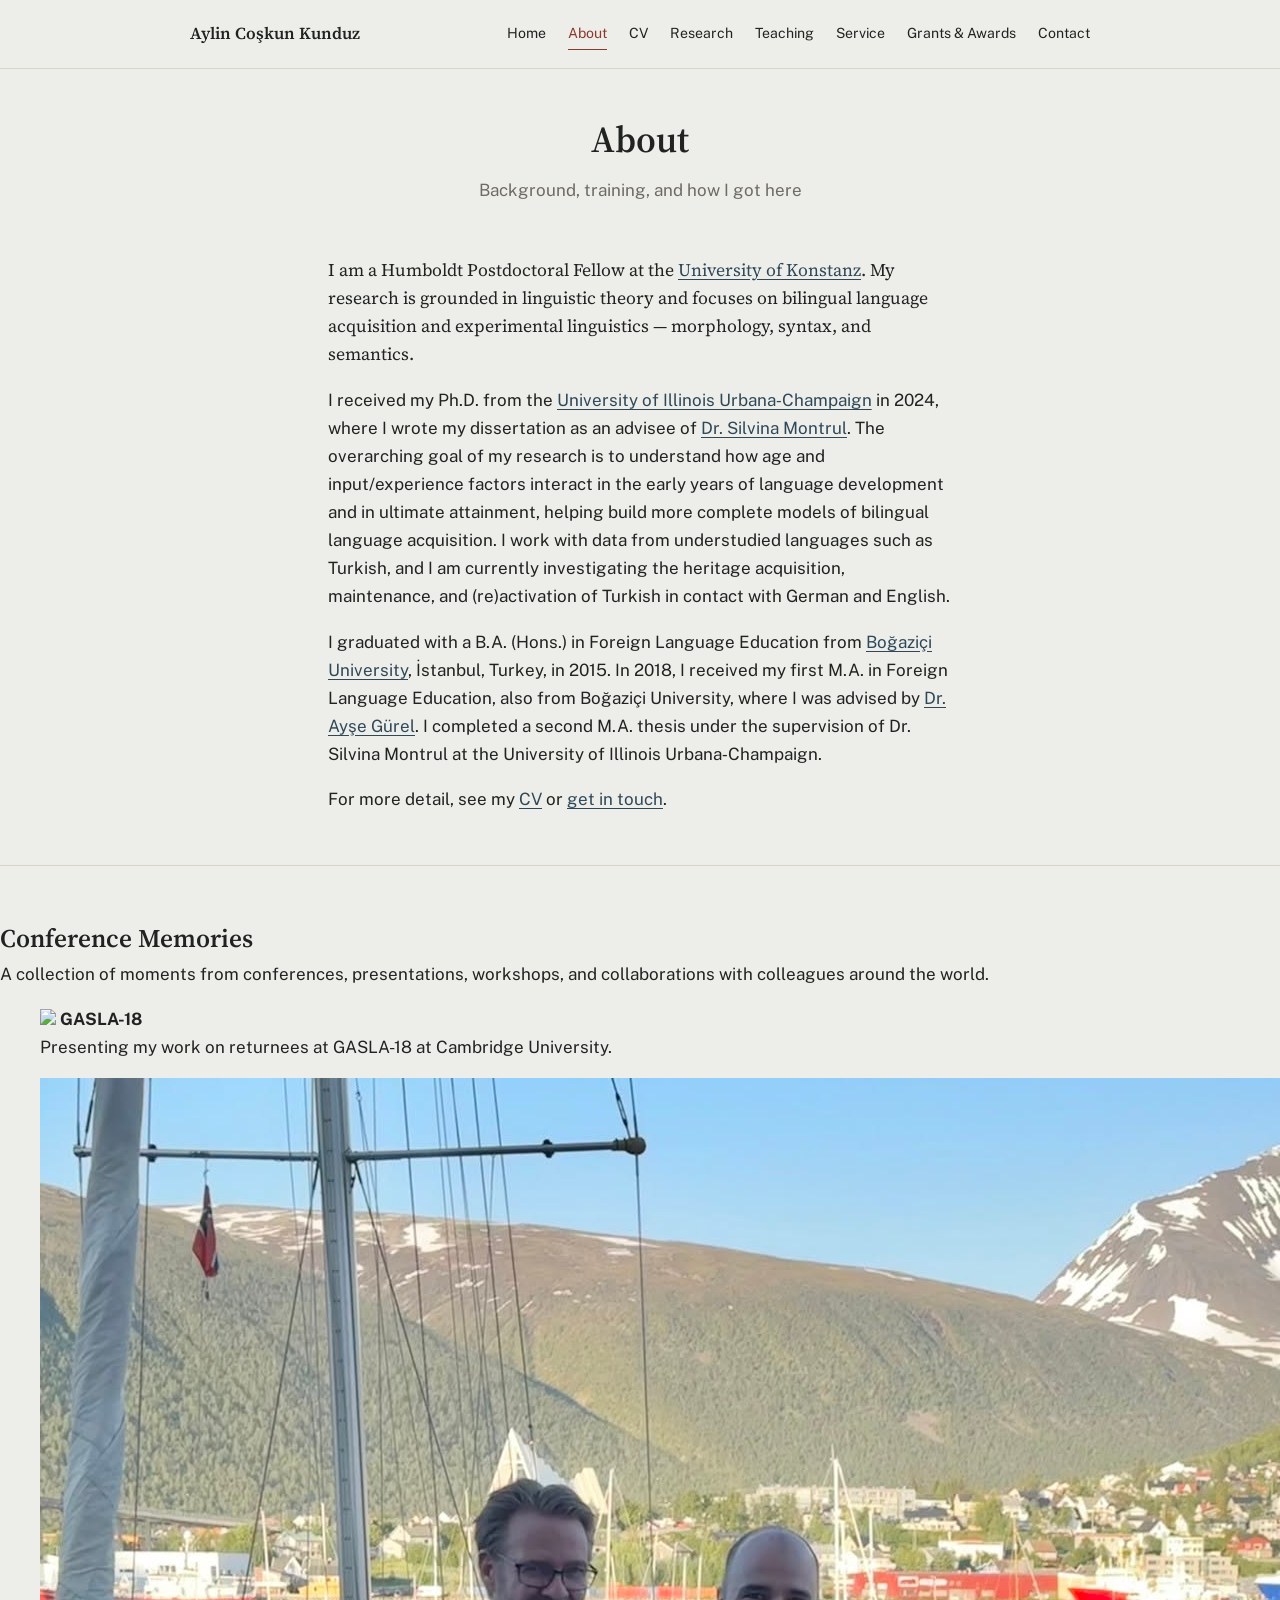
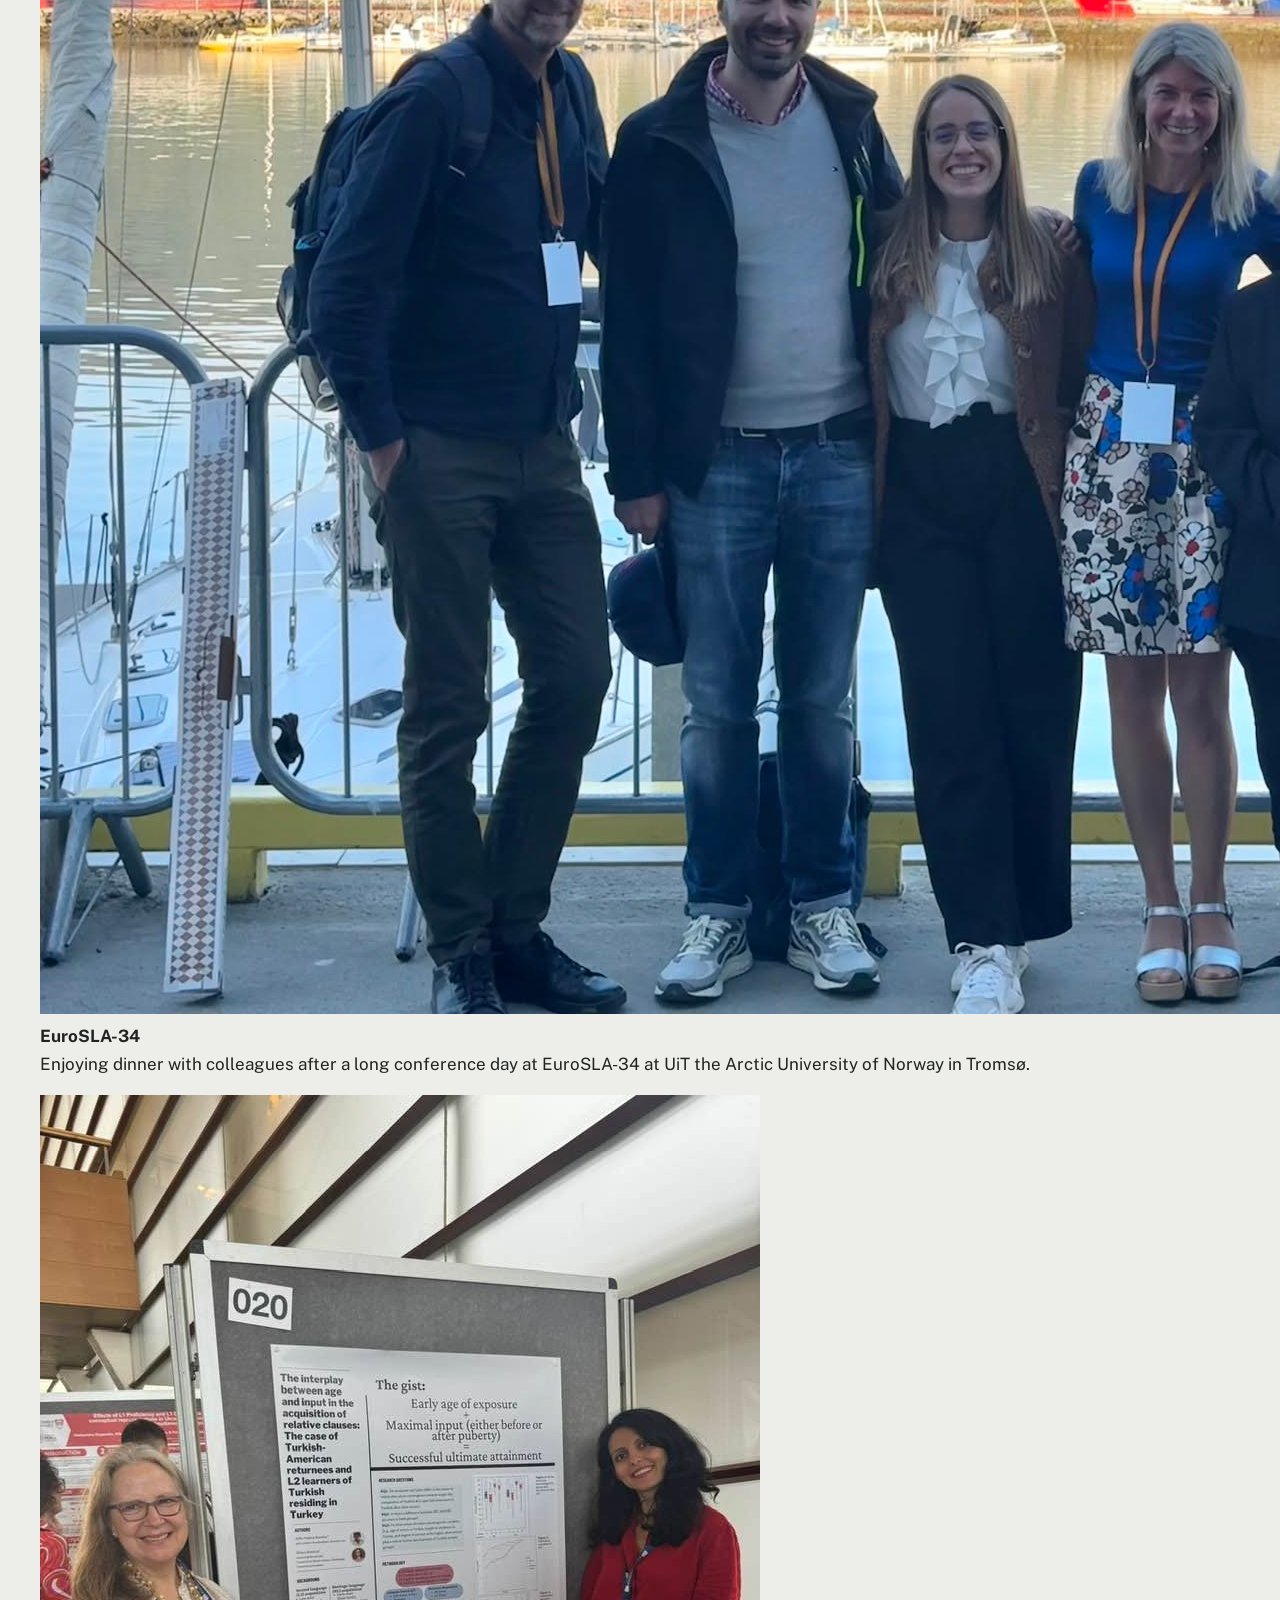
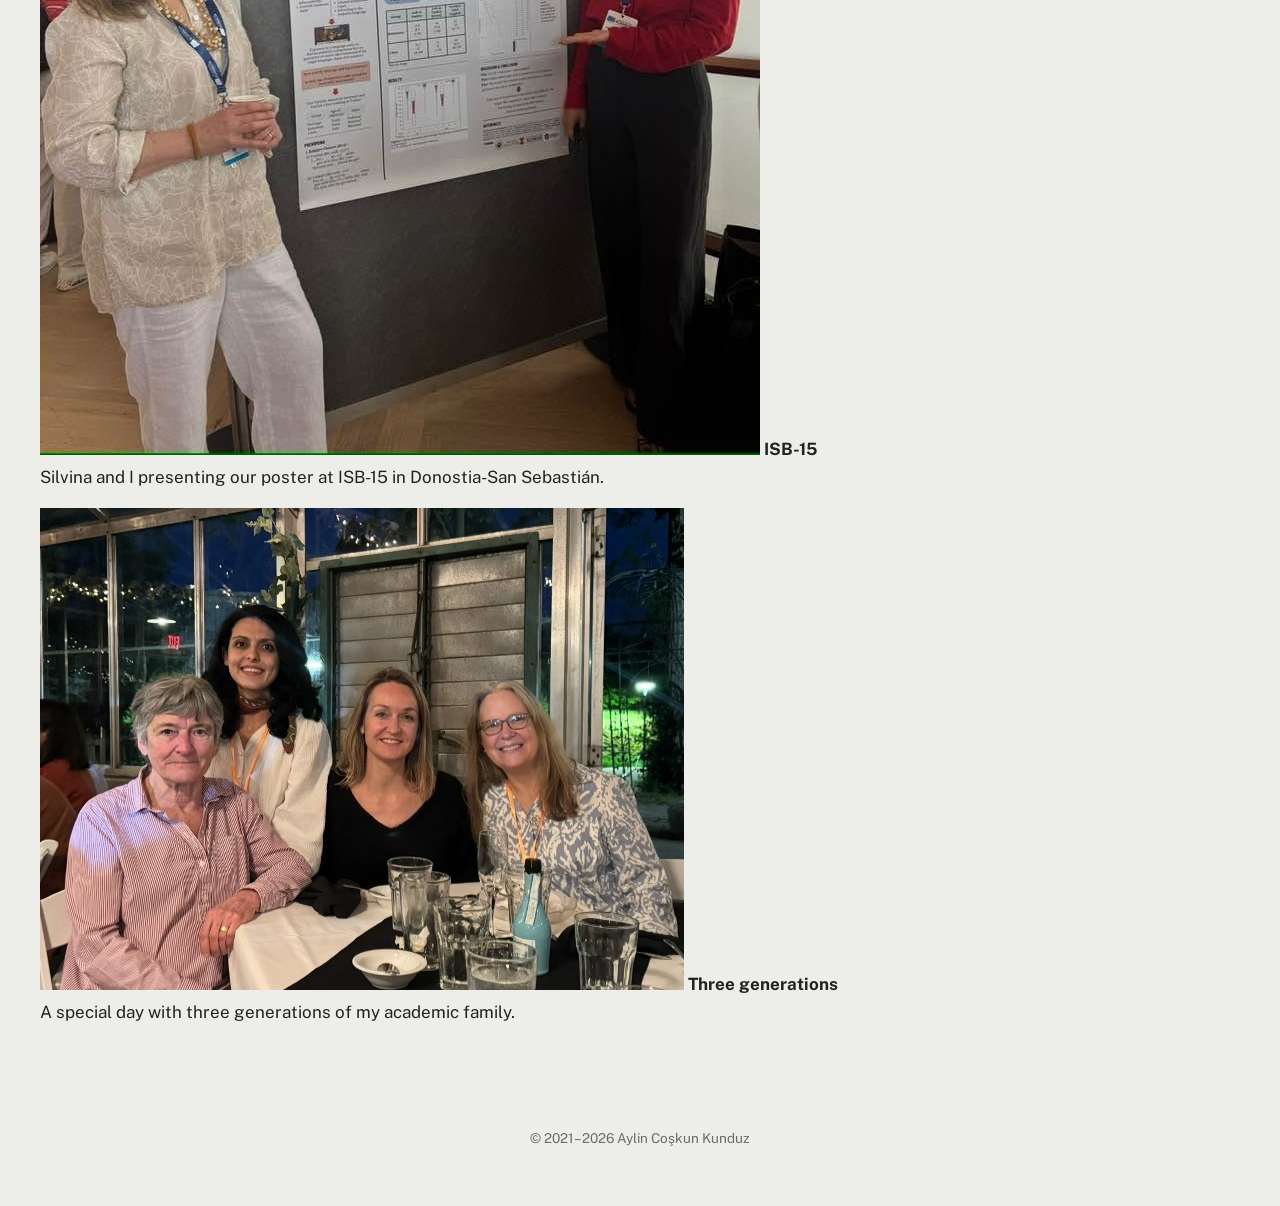
==== about.html @ 01bbb1d1 "Update about.html gasla 17 added to 3 generations" ====
<!doctype html>
<html lang="en">
<head>
<meta charset="UTF-8">
<title>About — Aylin Coşkun Kunduz</title>
<meta name="viewport" content="width=device-width, initial-scale=1, shrink-to-fit=no">
<link rel="preconnect" href="https://fonts.googleapis.com">
<link rel="preconnect" href="https://fonts.gstatic.com" crossorigin>
<link href="https://fonts.googleapis.com/css2?family=Source+Serif+4:ital,opsz,wght@0,8..60,400;0,8..60,600;0,8..60,700;1,8..60,500&family=Public+Sans:wght@400;500;600&family=IBM+Plex+Mono:wght@500&display=swap" rel="stylesheet">
<link rel="stylesheet" href="style.css">
</head>
<body>

<header class="site-header">
  <div class="wrap nav-row">
    <a class="brand" href="index.html">Aylin Coşkun Kunduz</a>
    <nav class="top">
      <a href="index.html">Home</a>
      <a href="about.html" class="active">About</a>
      <a href="cv.html">CV</a>
      <a href="research.html">Research</a>
      <a href="teaching.html">Teaching</a>
      <a href="service.html">Service</a>
      <a href="awards.html">Grants & Awards</a>
      <a href="contact.html">Contact</a>
    </nav>
  </div>
</header>

<div class="page-title-bar wrap">
  <h1>About</h1>
  <div class="sub">Background, training, and how I got here</div>
</div>

<section>
  <div class="wrap prose">
    <p class="lede">I am a Humboldt Postdoctoral Fellow at the <a href="https://www.ling.uni-konstanz.de/en/">University of Konstanz</a>. My research is grounded in linguistic theory and focuses on bilingual language acquisition and experimental linguistics — morphology, syntax, and semantics.</p>
    <p>I received my Ph.D. from the <a href="https://linguistics.illinois.edu">University of Illinois Urbana&#8209;Champaign</a> in 2024, where I wrote my dissertation as an advisee of <a href="https://linguistics.illinois.edu/directory/profile/montrul">Dr. Silvina Montrul</a>. The overarching goal of my research is to understand how age and input/experience factors interact in the early years of language development and in ultimate attainment, helping build more complete models of bilingual language acquisition. I work with data from understudied languages such as Turkish, and I am currently investigating the heritage acquisition, maintenance, and (re)activation of Turkish in contact with German and English.</p>
    <p>I graduated with a B.A. (Hons.) in Foreign Language Education from <a href="https://fled.boun.edu.tr">Boğaziçi University</a>, İstanbul, Turkey, in 2015. In 2018, I received my first M.A. in Foreign Language Education, also from Boğaziçi University, where I was advised by <a href="https://fled.boun.edu.tr/people/ayse-gurel">Dr. Ayşe Gürel</a>. I completed a second M.A. thesis under the supervision of Dr. Silvina Montrul at the University of Illinois Urbana&#8209;Champaign.</p>
    <p>For more detail, see my <a href="cv.html">CV</a> or <a href="contact.html">get in touch</a>.</p>
  </div>
</section>

  <section id="conference-gallery" class="conference-gallery">
  <h2>Conference Memories</h2>
  <p>
    A collection of moments from conferences, presentations, workshops, and collaborations with colleagues around the world.
  </p>

  <div class="gallery-grid">

    <figure class="gallery-item">
      <img src="images/gasla18.jpg"
      <figcaption>
        <strong>GASLA-18</strong><br>
        Presenting my work on returnees at GASLA-18 at Cambridge University.
      </figcaption>
    </figure>

    <figure class="gallery-item">
      <img src="images/eurosla34.jpg"
      <figcaption>
        <strong>EuroSLA-34</strong><br>
        Enjoying dinner with colleagues after a long conference day at EuroSLA-34 at UiT the Arctic University of Norway in Tromsø.
      </figcaption>
    </figure>

    <figure class="gallery-item">
      <img src="images/isb.jpg"
      <figcaption>
        <strong>ISB-15</strong><br>
        Silvina and I presenting our poster at ISB-15 in Donostia-San Sebastián.
      </figcaption>
    </figure>

    <figure class="gallery-item">
      <img src="images/three_generations_GASLA17.jpg"
      <figcaption>
        <strong>Three generations</strong><br>
        A special day with three generations of my academic family.
      </figcaption>
    </figure>

  </div>
</section>

<footer>
  <div class="wrap">&copy; 2021&#8211;<span id="y"></span> Aylin Coşkun Kunduz</div>
</footer>
<script>document.getElementById('y').textContent = new Date().getFullYear();</script>
</body>
</html>
---- style.css ----
:root{
  --paper:#EDEEEA;
  --paper-raised:#F5F5F1;
  --ink:#202321;
  --muted:#6E6B62;
  --rule:#D8D4C8;
  --accent:#2F4858;
  --accent-warm:#8B3A2B;
  --measure:680px;
  --wide:900px;
}
*{box-sizing:border-box;}
html{scroll-behavior:smooth;}
@media (prefers-reduced-motion: reduce){ html{scroll-behavior:auto;} *{animation:none !important; transition:none !important;} }

body{
  margin:0; background:var(--paper); color:var(--ink);
  font-family:'Public Sans', -apple-system, BlinkMacSystemFont, sans-serif;
  font-size:17px; line-height:1.65; -webkit-font-smoothing:antialiased;
}
a{color:var(--accent); text-underline-offset:3px;}
a:hover{color:var(--accent-warm);}
a:focus-visible, button:focus-visible, summary:focus-visible{outline:2px solid var(--accent-warm); outline-offset:3px;}
h1,h2,h3{font-family:'Source Serif 4', Georgia, serif; font-weight:600; color:var(--ink); margin:0;}
p{margin:0 0 1em 0;}
p:last-child{margin-bottom:0;}
.wrap{max-width:var(--wide); margin:0 auto; padding:0 28px;}
.prose{max-width:var(--measure); margin:0 auto;}

/* ---------- Nav ---------- */
header.site-header{border-bottom:1px solid var(--rule); background:var(--paper);}
.nav-row{display:flex; justify-content:space-between; align-items:center; padding:18px 0; flex-wrap:wrap; gap:12px;}
.brand{font-family:'Source Serif 4', serif; font-weight:600; font-size:1.05rem; color:var(--ink); text-decoration:none;}
nav.top{display:flex; gap:22px; align-items:center; font-size:0.88rem; flex-wrap:wrap;}
nav.top a{color:var(--ink); text-decoration:none; padding:4px 0; border-bottom:1px solid transparent;}
nav.top a:hover, nav.top a.active{color:var(--accent-warm); border-bottom-color:var(--accent-warm);}
.dropdown{position:relative;}
.dropdown > span{cursor:default;}
.dropdown-menu{
  display:none; position:absolute; top:100%; left:0; margin-top:10px;
  background:var(--paper-raised); border:1px solid var(--rule); border-radius:3px;
  min-width:150px; padding:6px 0; box-shadow:0 6px 18px rgba(0,0,0,0.06); z-index:10;
}
.dropdown:hover .dropdown-menu, .dropdown:focus-within .dropdown-menu{display:block;}
.dropdown-menu a{display:block; padding:8px 16px; border-bottom:none;}
.dropdown-menu a:hover{background:var(--paper); color:var(--accent-warm);}

/* ---------- Hero ---------- */
.hero{padding:64px 0 48px 0; text-align:center; border-bottom:1px solid var(--rule);}
.hero img.headshot{
  width:112px; height:112px; object-fit:cover; border-radius:50%;
  margin:0 auto 22px auto; display:block; filter:grayscale(15%);
}
.hero h1{font-size:clamp(2rem,5vw,2.8rem); letter-spacing:-0.01em;}
.pronounce{
  font-family:'IBM Plex Mono', ui-monospace, monospace; font-size:0.85rem;
  color:var(--muted); margin-top:10px;
}
.pronounce a{color:var(--accent);}
.roles{margin-top:16px; font-size:1.05rem; color:var(--ink);}
.roles .role-line{margin-bottom:2px;}
.roles .role-sub{color:var(--muted); font-size:0.95rem;}
.inst-logo{margin-top:22px; opacity:0.85;}
.inst-logo img{height:34px;}
.cta-row{margin-top:26px; display:flex; gap:14px; justify-content:center; flex-wrap:wrap;}
.btn{
  display:inline-block; border:1px solid var(--ink); padding:9px 20px; border-radius:2px;
  color:var(--ink) !important; text-decoration:none !important; font-weight:500; font-size:0.92rem;
}
.btn:hover{background:var(--ink); color:var(--paper) !important;}
.btn.warm{border-color:var(--accent-warm); color:var(--accent-warm) !important;}
.btn.warm:hover{background:var(--accent-warm); color:var(--paper) !important;}

/* ---------- Mission / CTA card ---------- */
.mission{padding:48px 0; border-bottom:1px solid var(--rule);}
.mission-card{
  background:var(--paper-raised); border:1px solid var(--rule); border-radius:4px;
  padding:32px 36px; text-align:center;
}
.mission-card h2{font-size:1.3rem; margin-bottom:14px;}
.mission-list{list-style:none; padding:0; margin:0 0 20px 0; color:var(--muted);}
.mission-list li{margin-bottom:4px;}

/* ---------- Sections ---------- */
section{padding:52px 0; border-bottom:1px solid var(--rule);}
section:last-of-type{border-bottom:none;}
.eyebrow{display:flex; align-items:center; gap:12px; margin-bottom:18px;}
.eyebrow .tag{
  font-family:'IBM Plex Mono', monospace; font-size:0.74rem; letter-spacing:0.1em;
  color:var(--accent-warm); text-transform:uppercase; border-bottom:1.5px solid var(--accent-warm); padding-bottom:2px;
}
.eyebrow h1, .eyebrow h2{font-size:1.6rem;}
.lede{font-family:'Source Serif 4', serif; font-size:1.1rem; line-height:1.6;}

/* ---------- Press / media ---------- */
.press-item{padding:14px 0; border-top:1px solid var(--rule);}
.press-item:first-child{border-top:none;}
.press-date{font-family:'IBM Plex Mono', monospace; font-size:0.72rem; color:var(--muted);}

/* ---------- Publications / lists ---------- */
.pub-group h3, .plain-label{
  font-family:'Public Sans', sans-serif; font-size:0.78rem; font-weight:600; letter-spacing:0.06em;
  text-transform:uppercase; color:var(--muted); margin:28px 0 12px 0;
}
.pub-group:first-child h3{margin-top:0;}
ol.pub-list{list-style:none; margin:0; padding:0; counter-reset:pub;}
ol.pub-list li{counter-increment:pub; padding:14px 0 14px 34px; position:relative; border-top:1px solid var(--rule);}
ol.pub-list li:first-child{border-top:none;}
ol.pub-list li::before{
  content:counter(pub, decimal-leading-zero); position:absolute; left:0; top:15px;
  font-family:'IBM Plex Mono', monospace; font-size:0.72rem; color:var(--muted);
}
.pub-title{font-weight:500;}
.pub-meta{color:var(--muted); font-size:0.92rem;}
.status-tag{
  display:inline-block; font-family:'IBM Plex Mono', monospace; font-size:0.66rem; letter-spacing:0.05em;
  text-transform:uppercase; color:var(--accent); border:1px solid var(--accent); padding:1px 6px; border-radius:2px;
  margin-left:8px; vertical-align:middle;
}
ul.plain{list-style:none; margin:0; padding:0;}
ul.plain li{padding:10px 0; border-top:1px solid var(--rule);}
ul.plain li:first-child{border-top:none;}
.talk-item{padding:12px 0; border-top:1px solid var(--rule);}
.talk-item:first-child{border-top:none;}
.talk-title{font-weight:500;}
.talk-meta{color:var(--muted); font-size:0.92rem;}
details{margin-top:8px;}
summary{
  cursor:pointer; font-family:'IBM Plex Mono', monospace; font-size:0.76rem; letter-spacing:0.04em;
  text-transform:uppercase; color:var(--accent); padding:10px 0; list-style:none;
}
summary::-webkit-details-marker{display:none;}
summary::before{content:"+ "; color:var(--accent-warm);}
details[open] summary::before{content:"– ";}
.two-col{display:grid; grid-template-columns:1fr 1fr; gap:40px;}
@media (max-width:720px){.two-col{grid-template-columns:1fr;}}
.teach-note{
  font-size:0.86rem; color:var(--accent-warm); background:var(--paper-raised);
  border:1px dashed var(--accent-warm); padding:10px 14px; border-radius:3px; margin-bottom:20px;
}
.page-title-bar{padding:40px 0 0 0; text-align:center;}
.page-title-bar h1{font-size:clamp(1.8rem,4vw,2.3rem);}
.page-title-bar .sub{color:var(--muted); margin-top:6px;}

/* ---------- Contact page ---------- */
.contact-grid{display:grid; grid-template-columns:1fr 1fr; gap:12px 40px; margin-top:10px;}
@media (max-width:640px){.contact-grid{grid-template-columns:1fr;}}
.contact-grid a{font-size:0.98rem;}

footer{padding:32px 0 56px 0; font-size:0.85rem; color:var(--muted); text-align:center;}
footer a{color:var(--muted);}
::selection{background:var(--accent); color:var(--paper);}
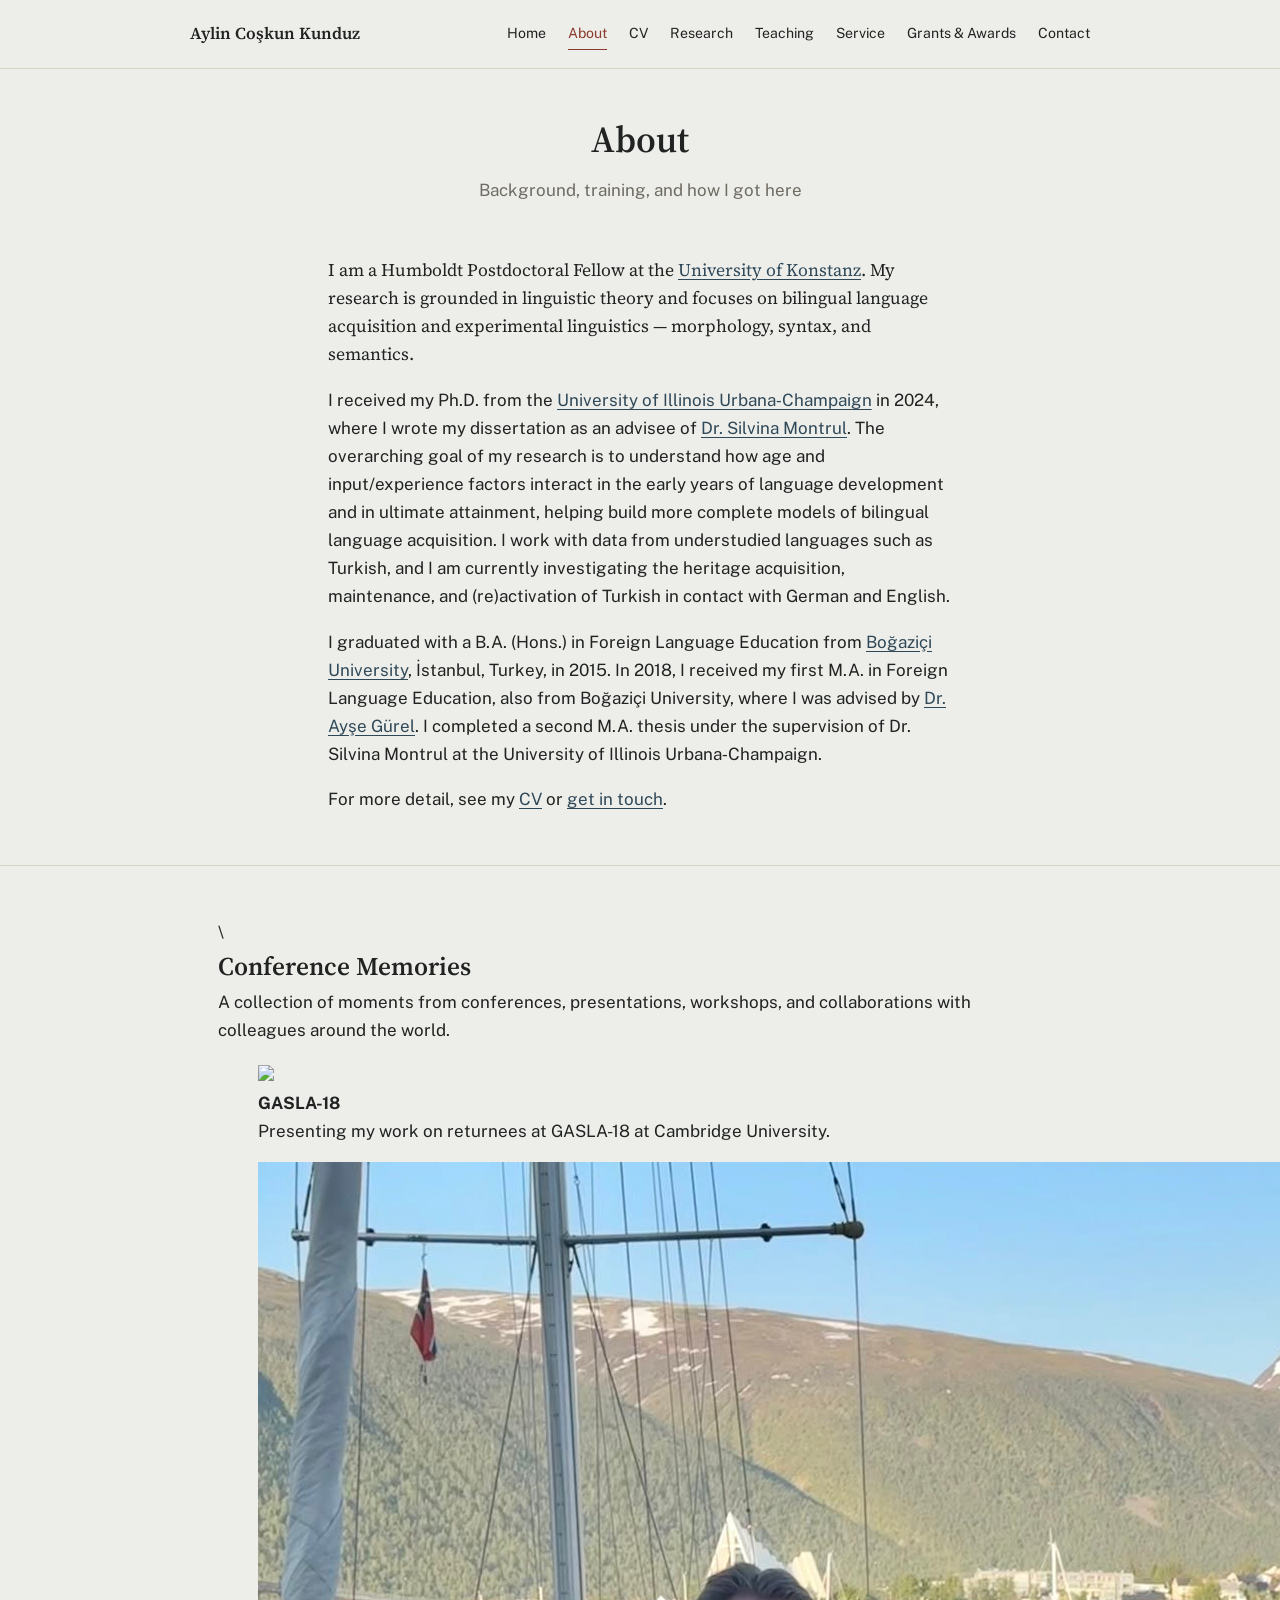
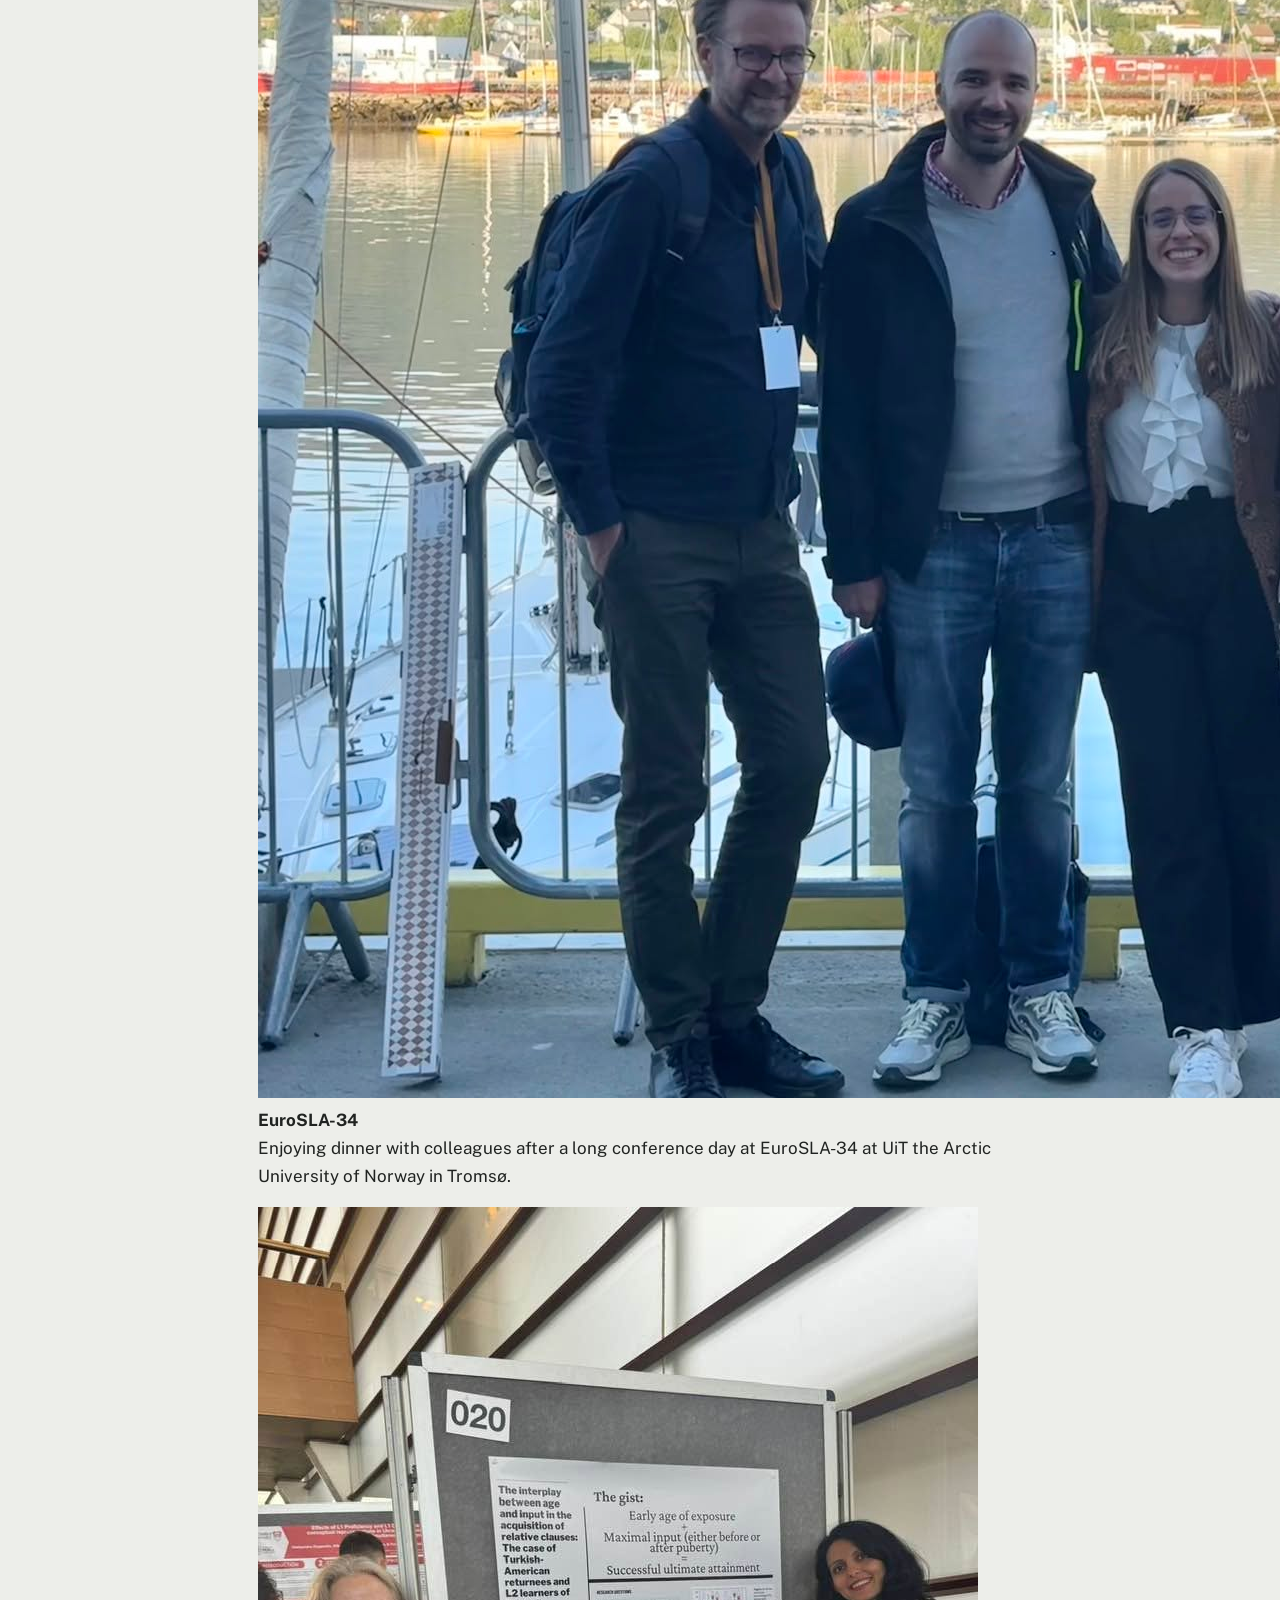
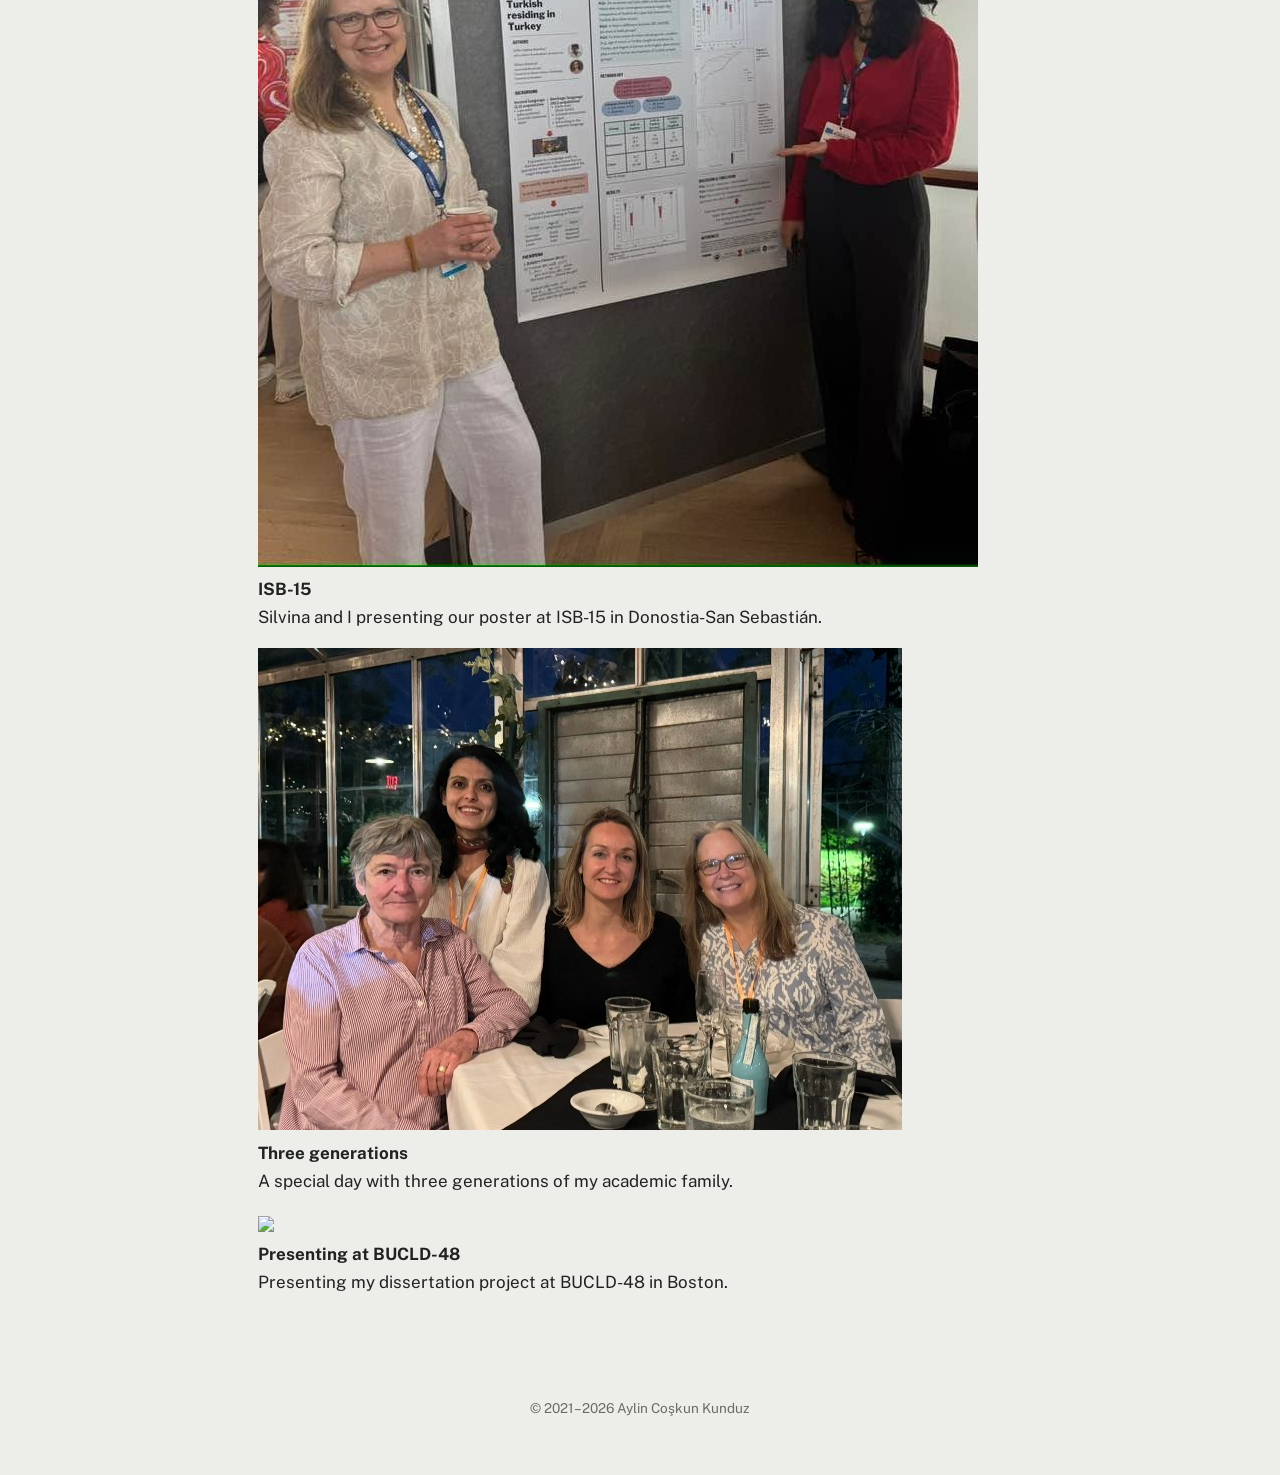
==== commit 69d62943: "Update about.html BU and image fixes" ====
--- a/about.html
+++ b/about.html
@@ -42,6 +42,8 @@
 </section>
 
   <section id="conference-gallery" class="conference-gallery">
+    <div class="wrap">\
+      
   <h2>Conference Memories</h2>
   <p>
     A collection of moments from conferences, presentations, workshops, and collaborations with colleagues around the world.
@@ -50,7 +52,7 @@
   <div class="gallery-grid">
 
     <figure class="gallery-item">
-      <img src="images/gasla18.jpg"
+      <img src="images/gasla18.jpg">
       <figcaption>
         <strong>GASLA-18</strong><br>
         Presenting my work on returnees at GASLA-18 at Cambridge University.
@@ -58,7 +60,7 @@
     </figure>
 
     <figure class="gallery-item">
-      <img src="images/eurosla34.jpg"
+      <img src="images/eurosla34.jpg">
       <figcaption>
         <strong>EuroSLA-34</strong><br>
         Enjoying dinner with colleagues after a long conference day at EuroSLA-34 at UiT the Arctic University of Norway in Tromsø.
@@ -66,7 +68,7 @@
     </figure>
 
     <figure class="gallery-item">
-      <img src="images/isb.jpg"
+      <img src="images/isb.jpg">
       <figcaption>
         <strong>ISB-15</strong><br>
         Silvina and I presenting our poster at ISB-15 in Donostia-San Sebastián.
@@ -74,13 +76,22 @@
     </figure>
 
     <figure class="gallery-item">
-      <img src="images/three_generations_GASLA17.jpg"
+      <img src="images/three_generations_GASLA17.jpg">
       <figcaption>
         <strong>Three generations</strong><br>
         A special day with three generations of my academic family.
       </figcaption>
     </figure>
 
+    <figure class="gallery-item">
+      <img src="images/bu48.jpeg">
+      <figcaption>
+        <strong>Presenting at BUCLD-48</strong><br>
+        Presenting my dissertation project at BUCLD-48 in Boston.
+      </figcaption>
+    </figure>
+    
+</div> 
   </div>
 </section>
 
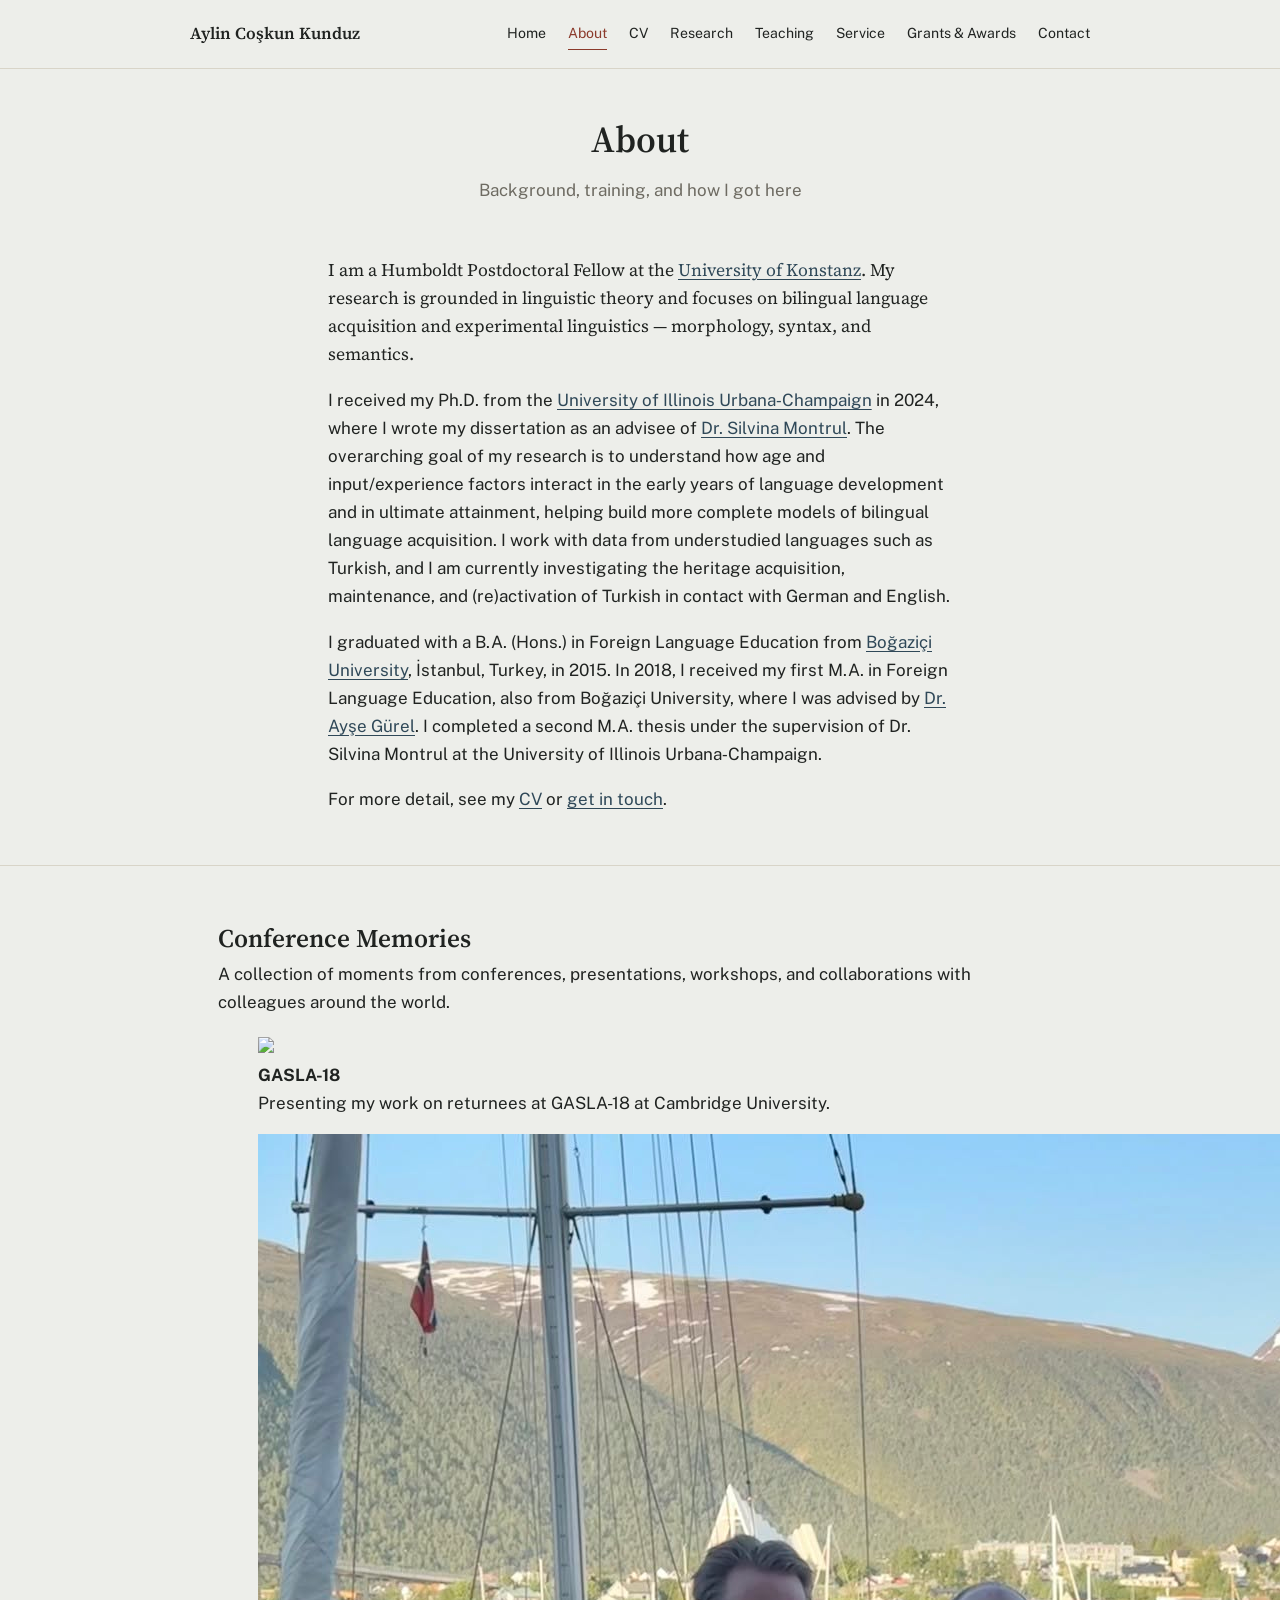
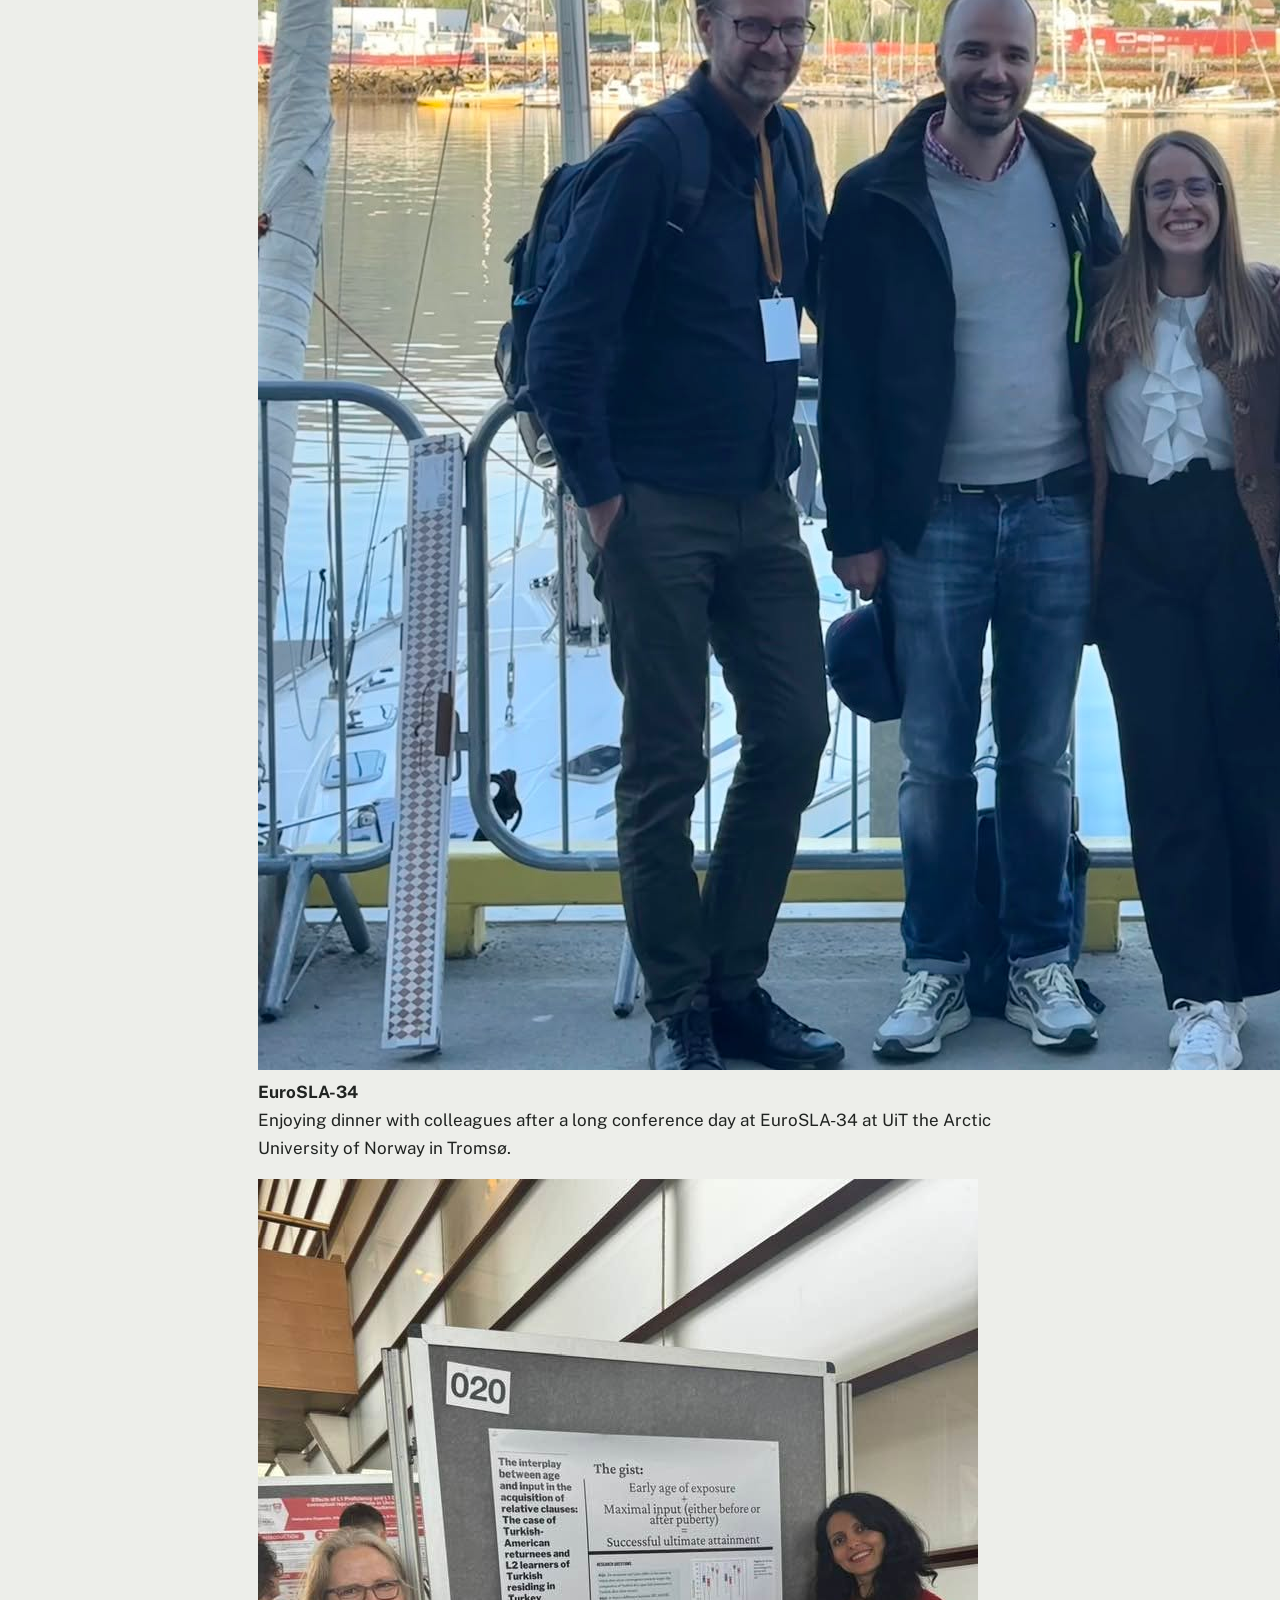
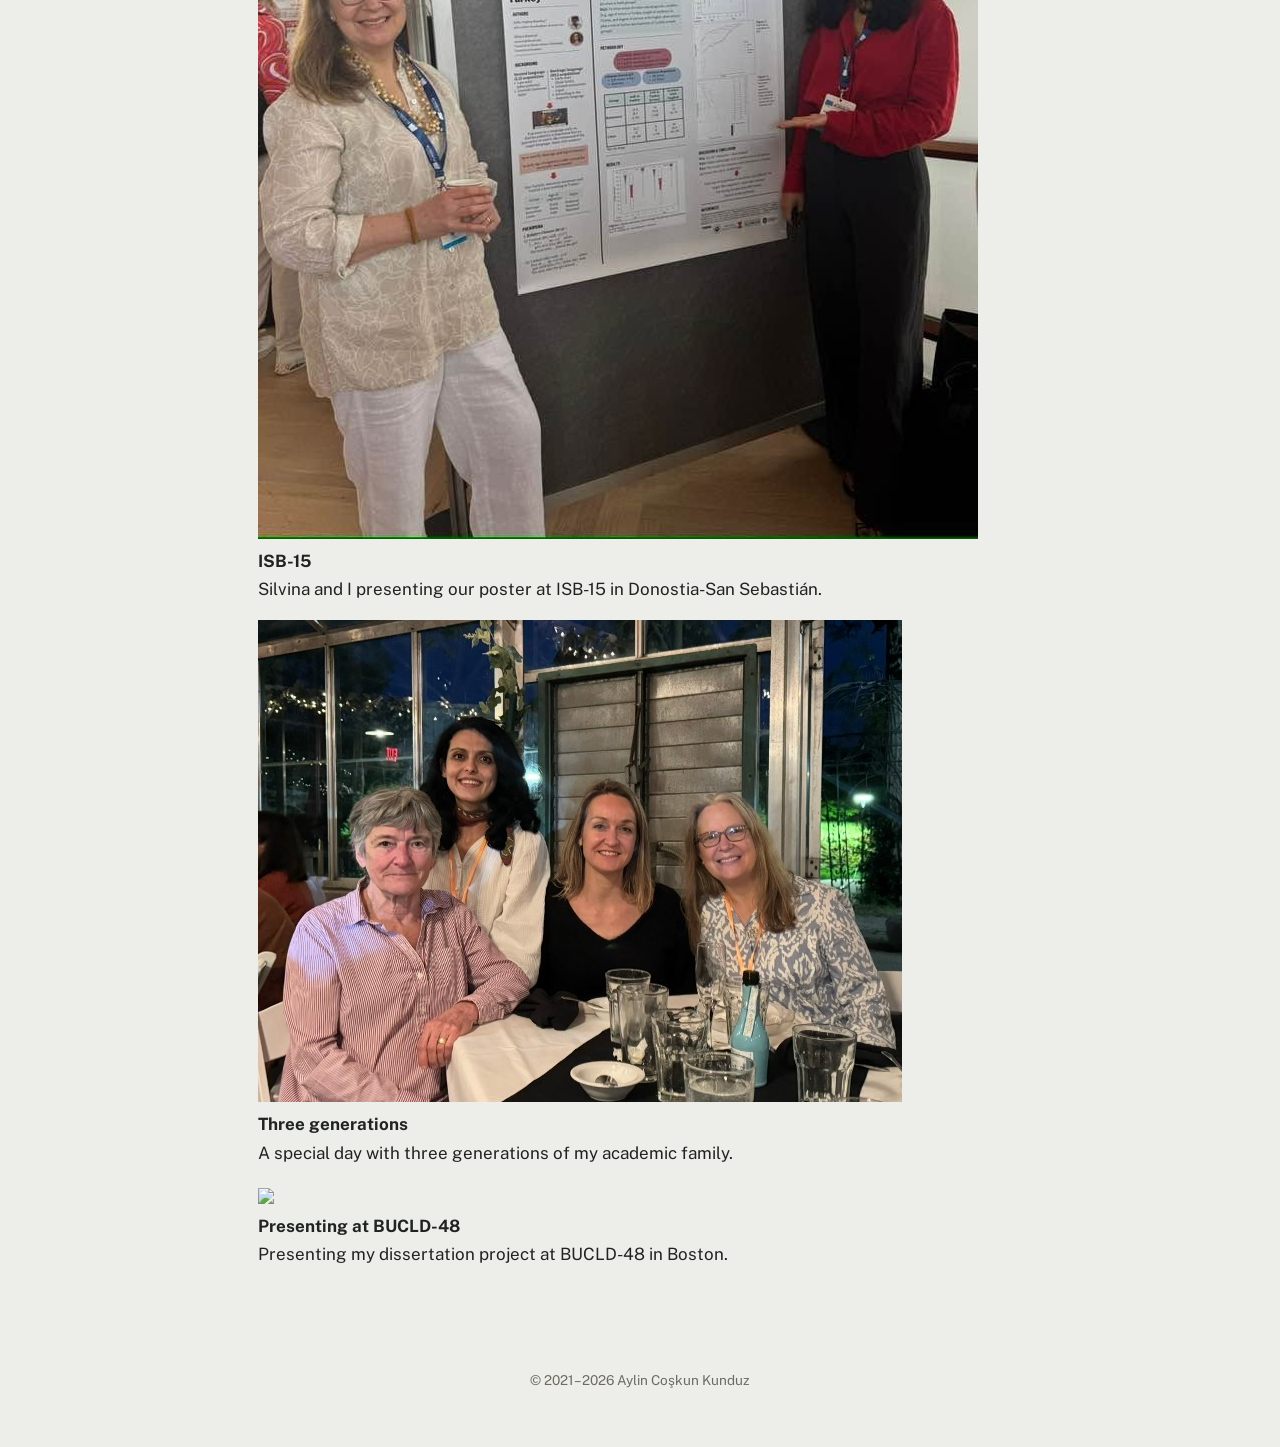
==== commit 9326a4bc: "Update about.html" ====
--- a/about.html
+++ b/about.html
@@ -42,7 +42,7 @@
 </section>
 
   <section id="conference-gallery" class="conference-gallery">
-    <div class="wrap">\
+    <div class="wrap">
       
   <h2>Conference Memories</h2>
   <p>
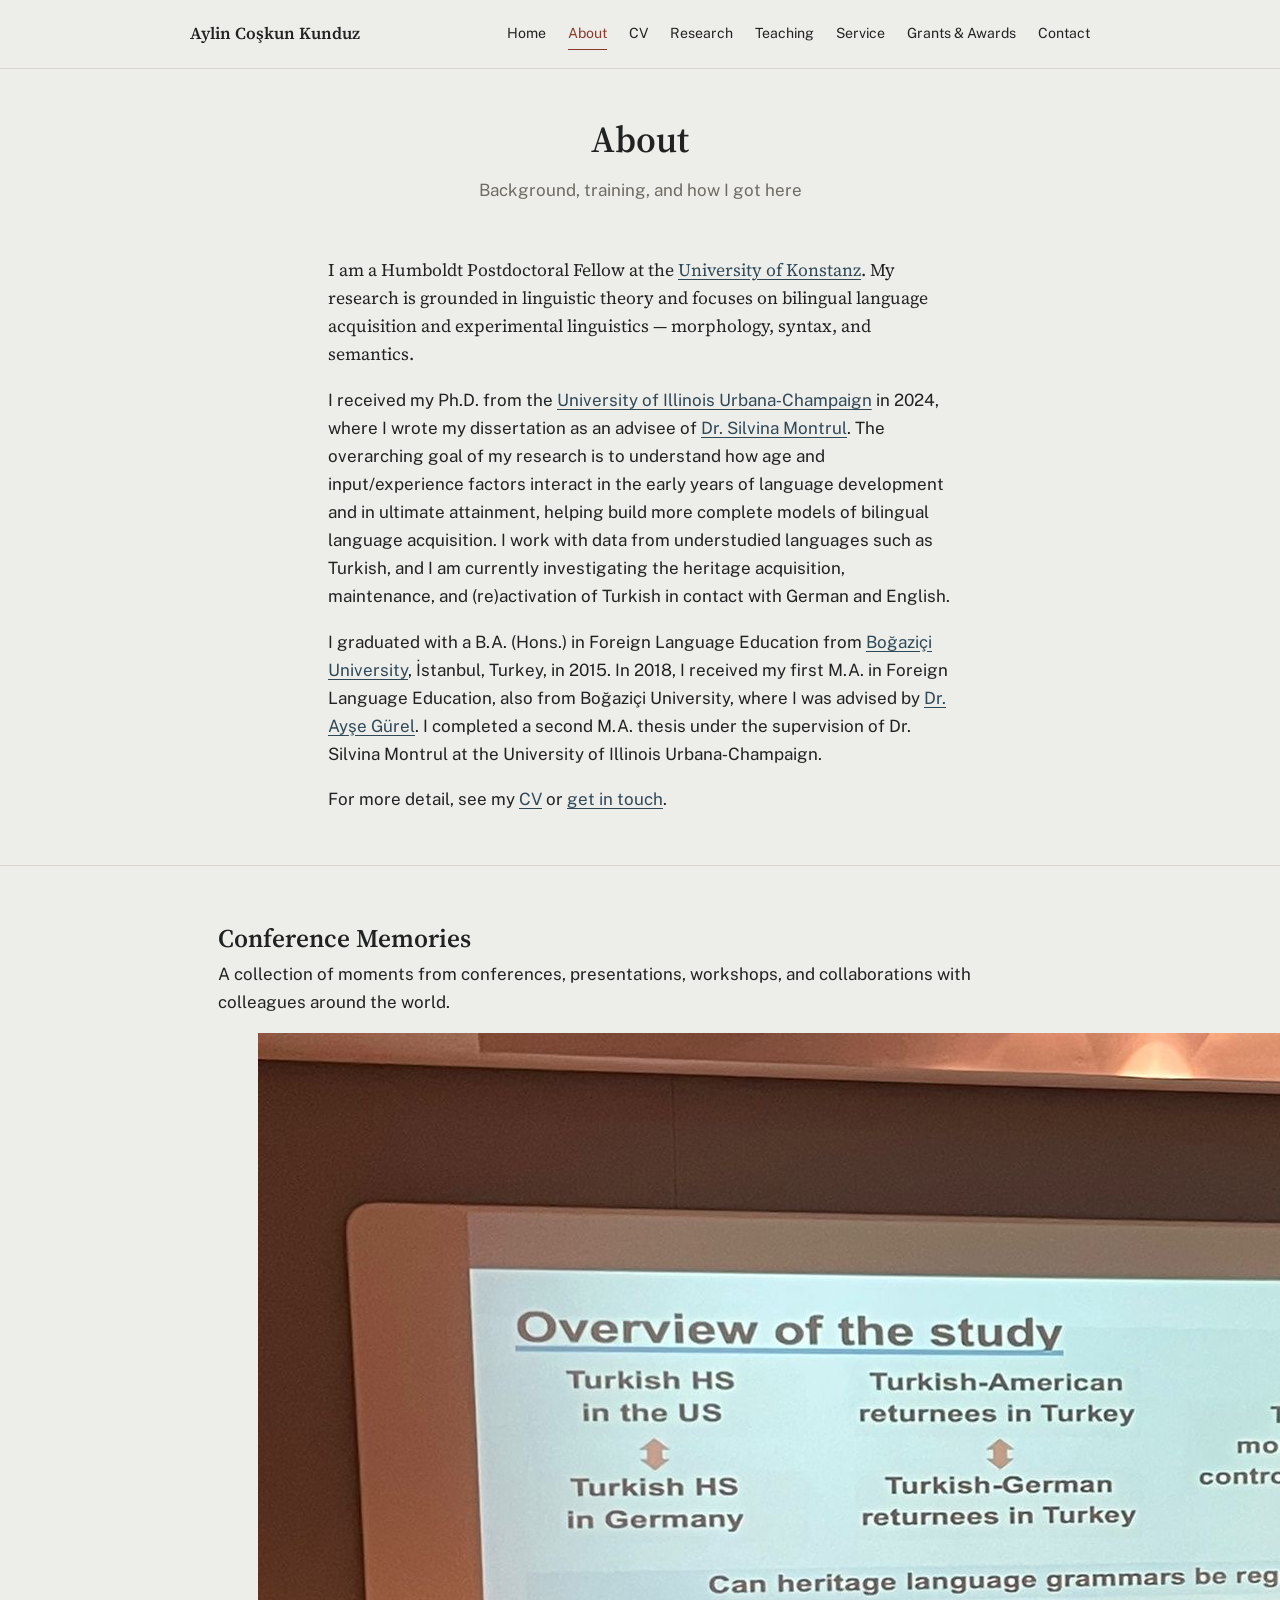
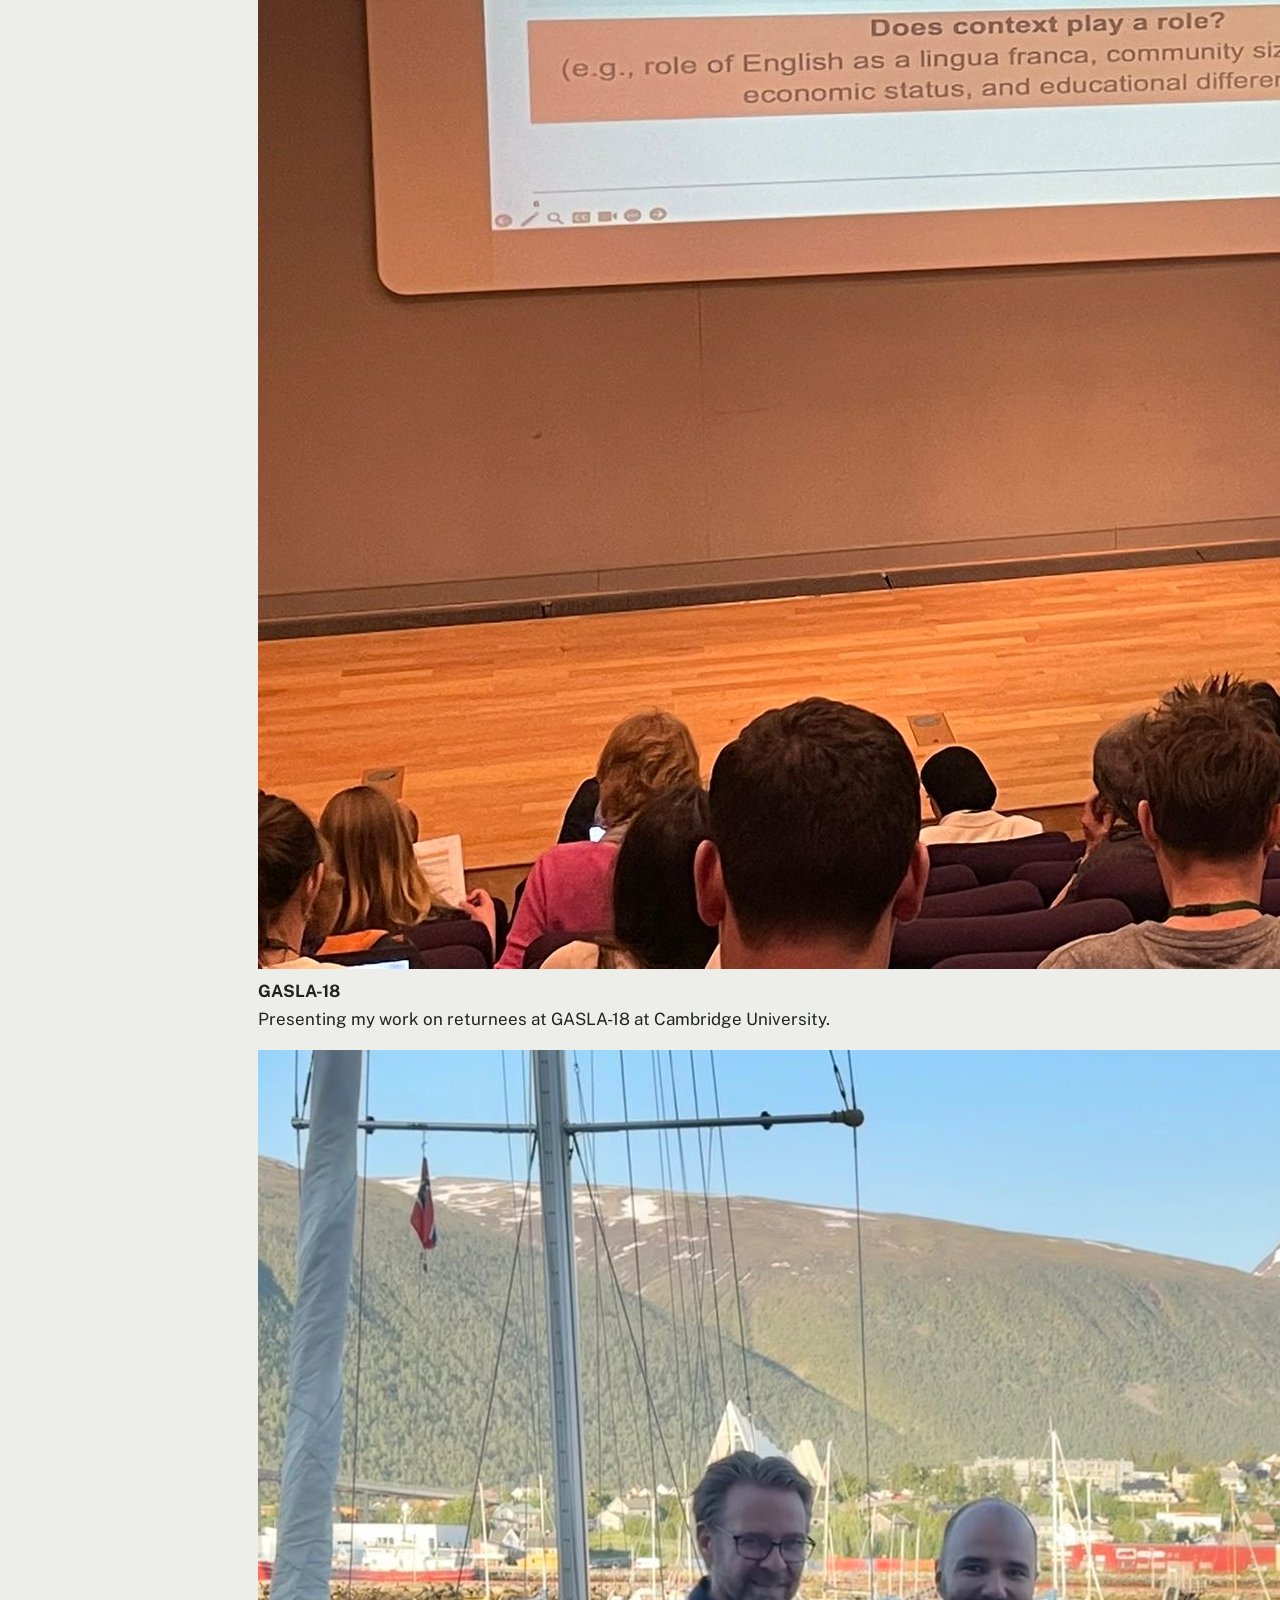
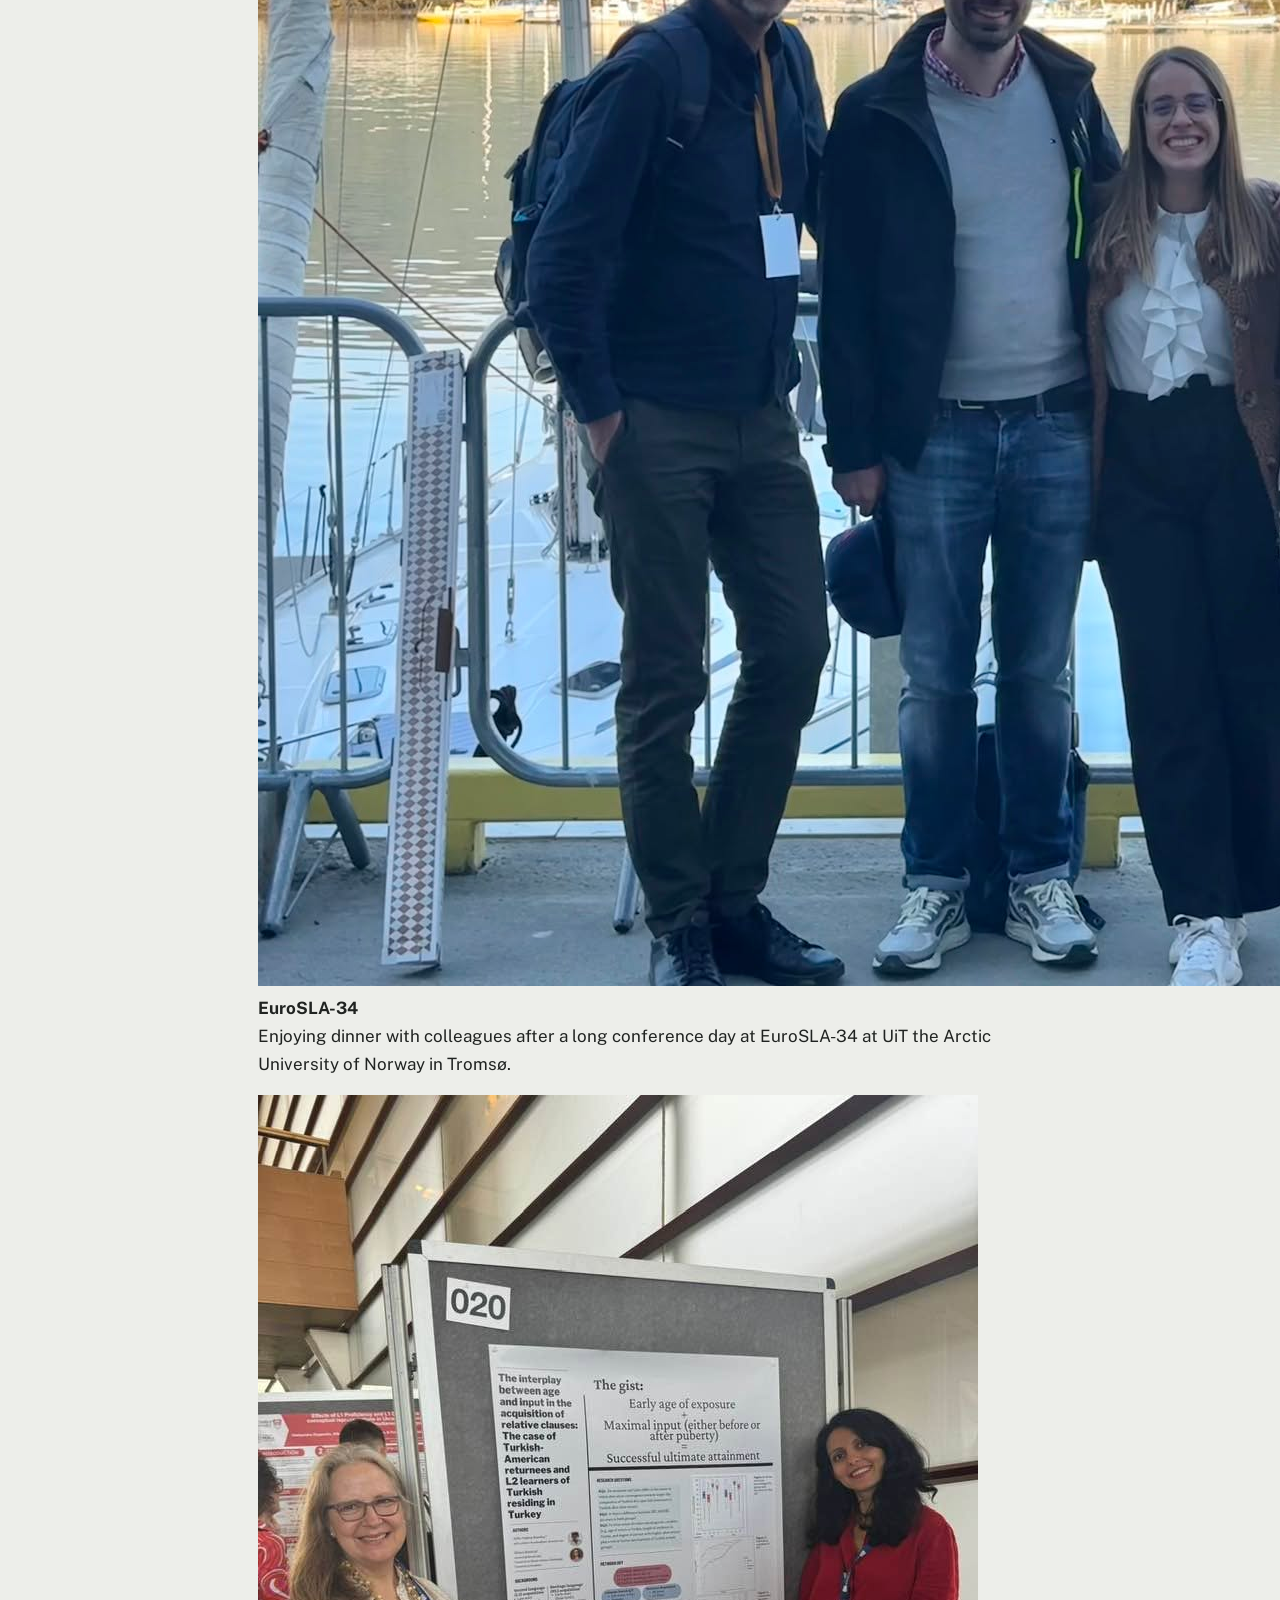
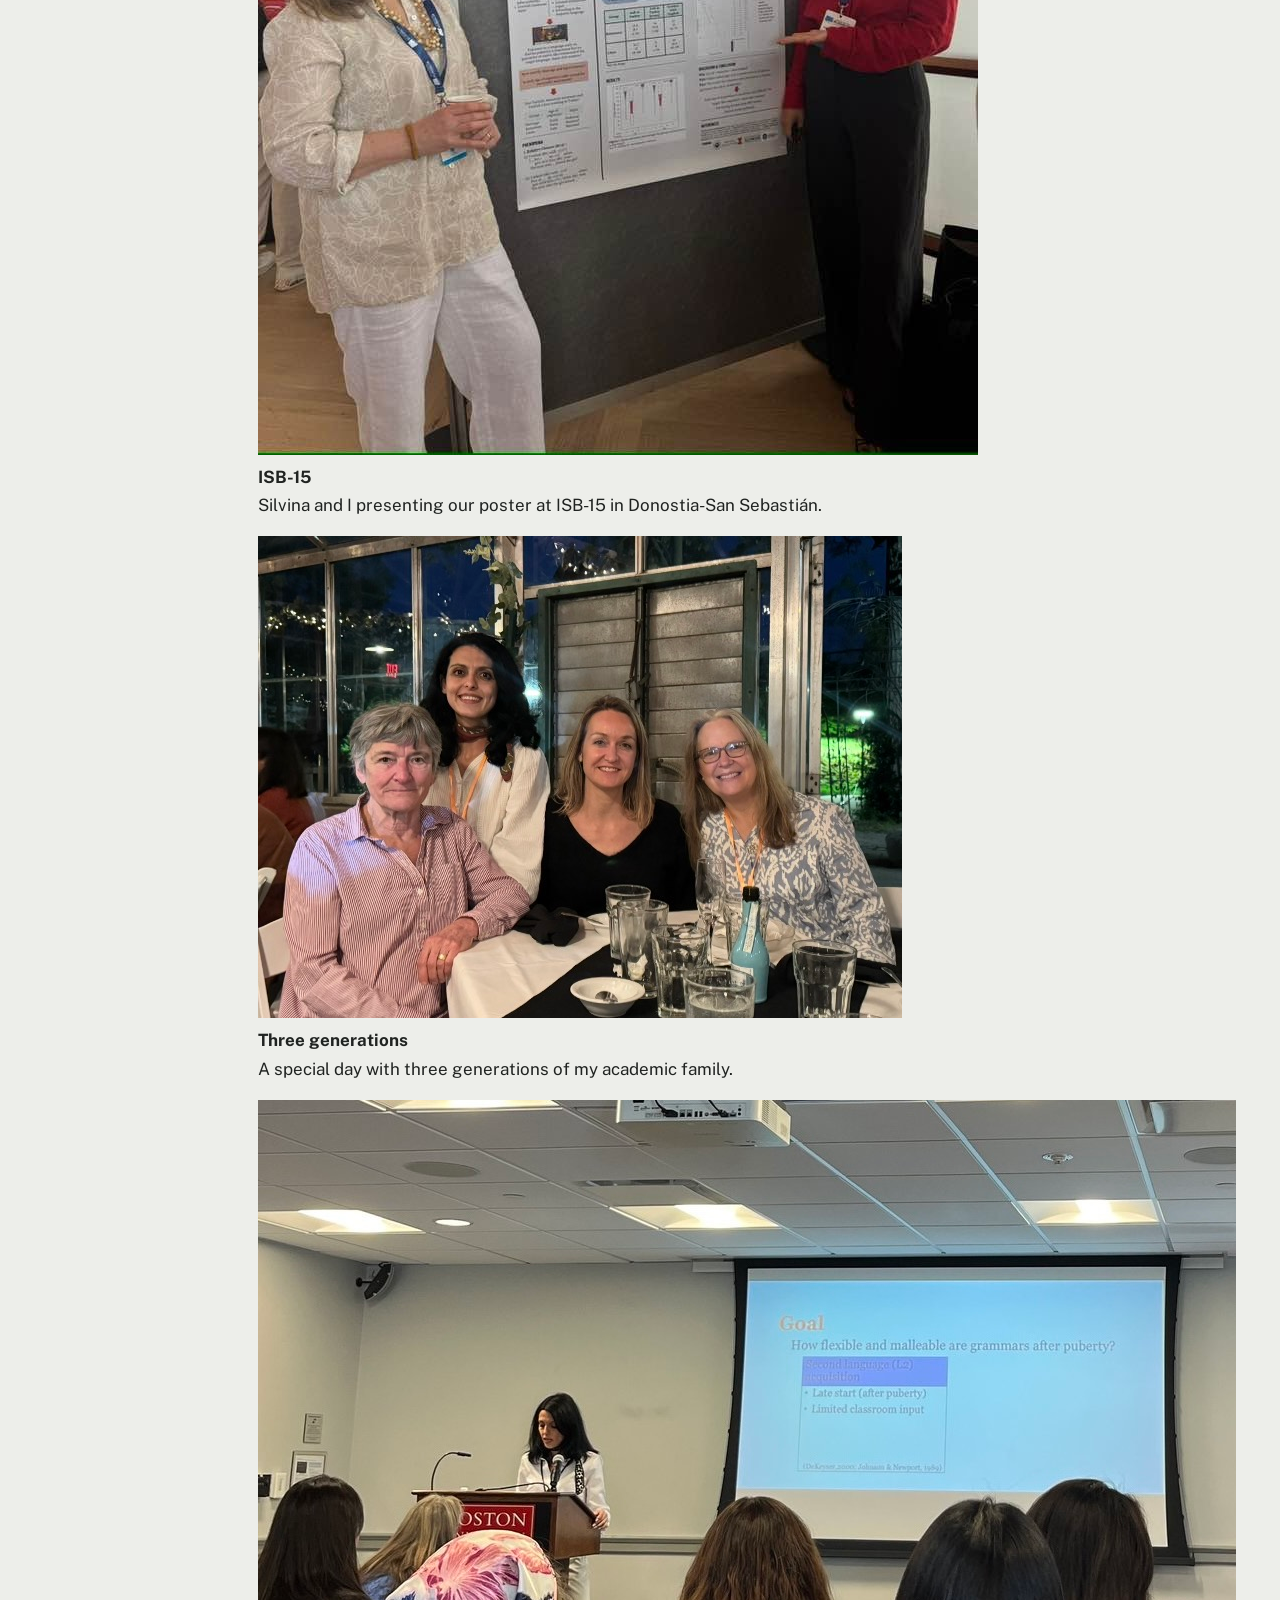
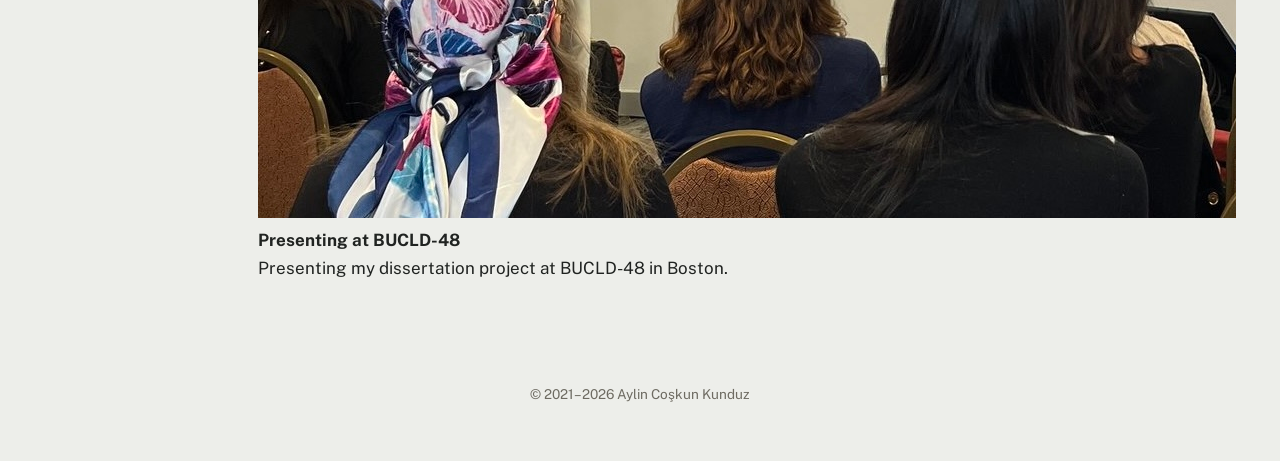
==== commit 62ac6152: "Update about.html bu48 name change" ====
--- a/about.html
+++ b/about.html
@@ -84,7 +84,7 @@
     </figure>
 
     <figure class="gallery-item">
-      <img src="images/bu48.jpeg">
+      <img src="images/bu48.JPEG">
       <figcaption>
         <strong>Presenting at BUCLD-48</strong><br>
         Presenting my dissertation project at BUCLD-48 in Boston.
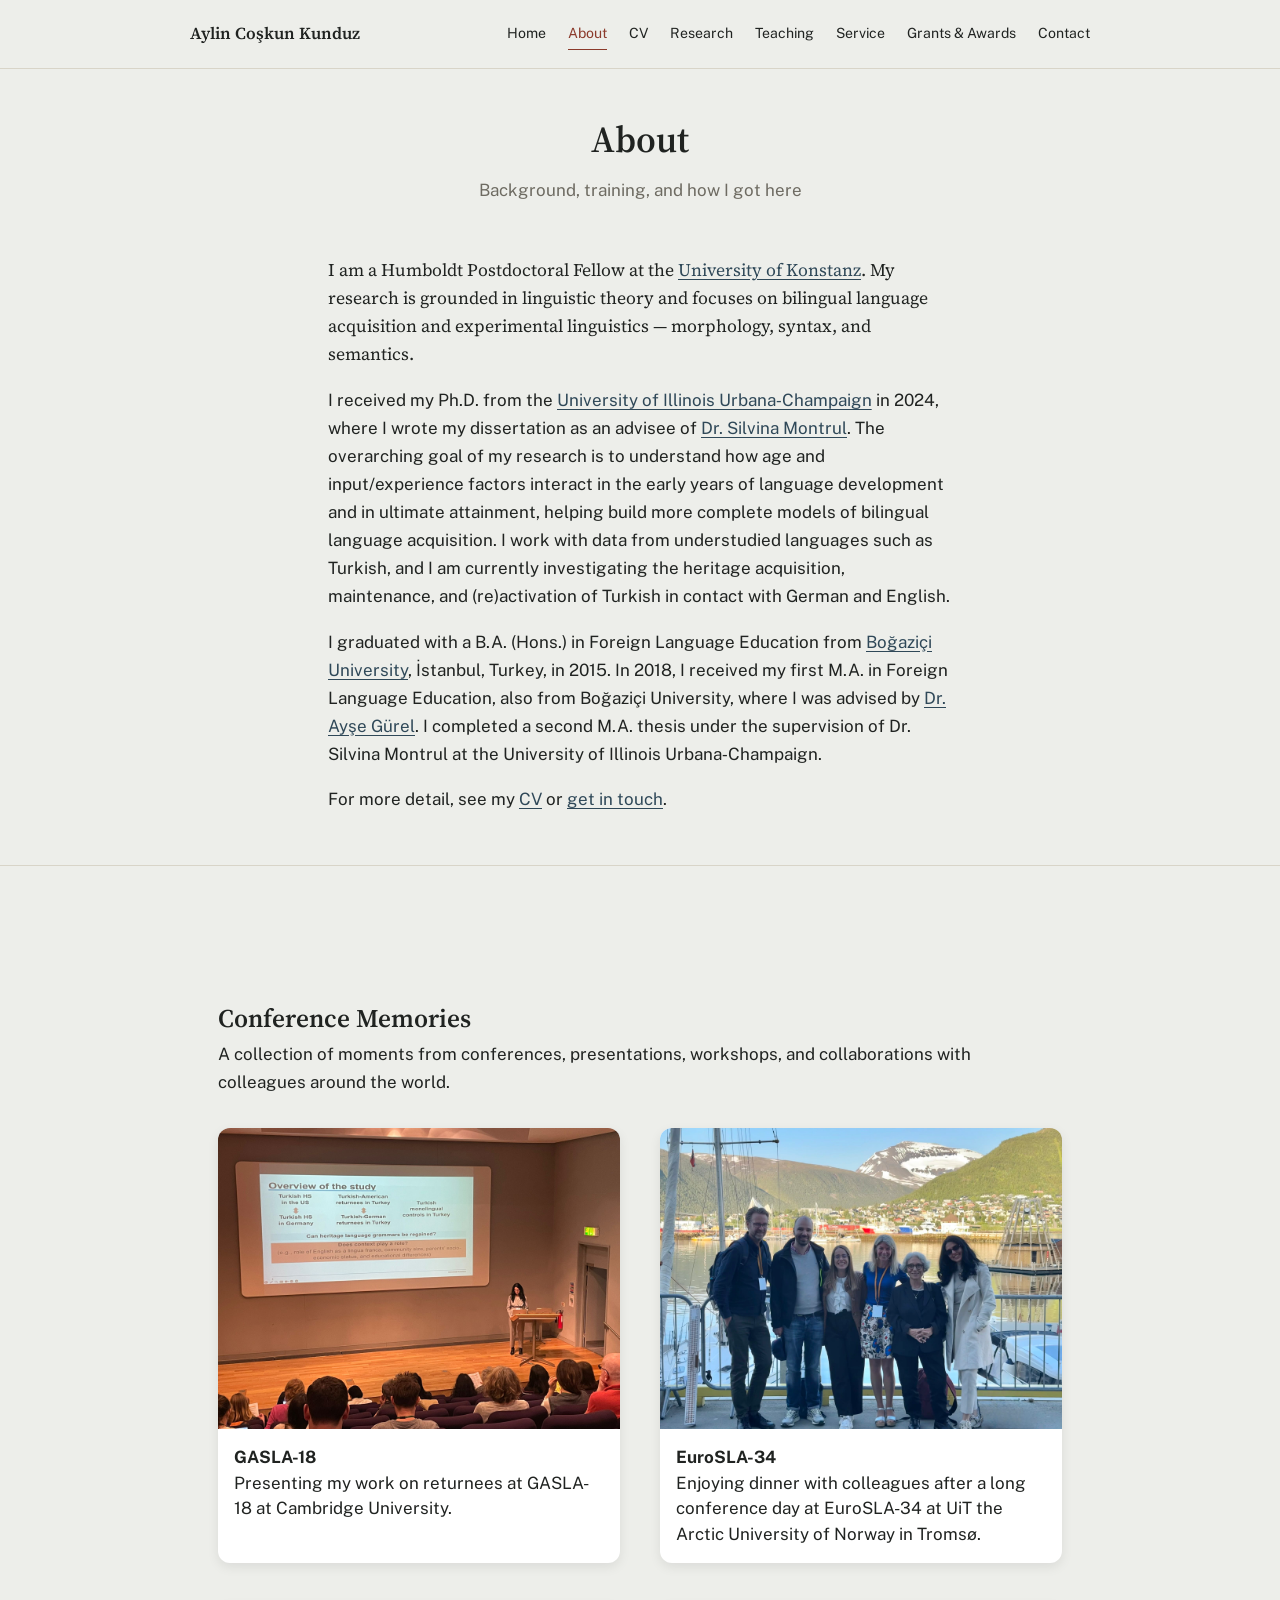
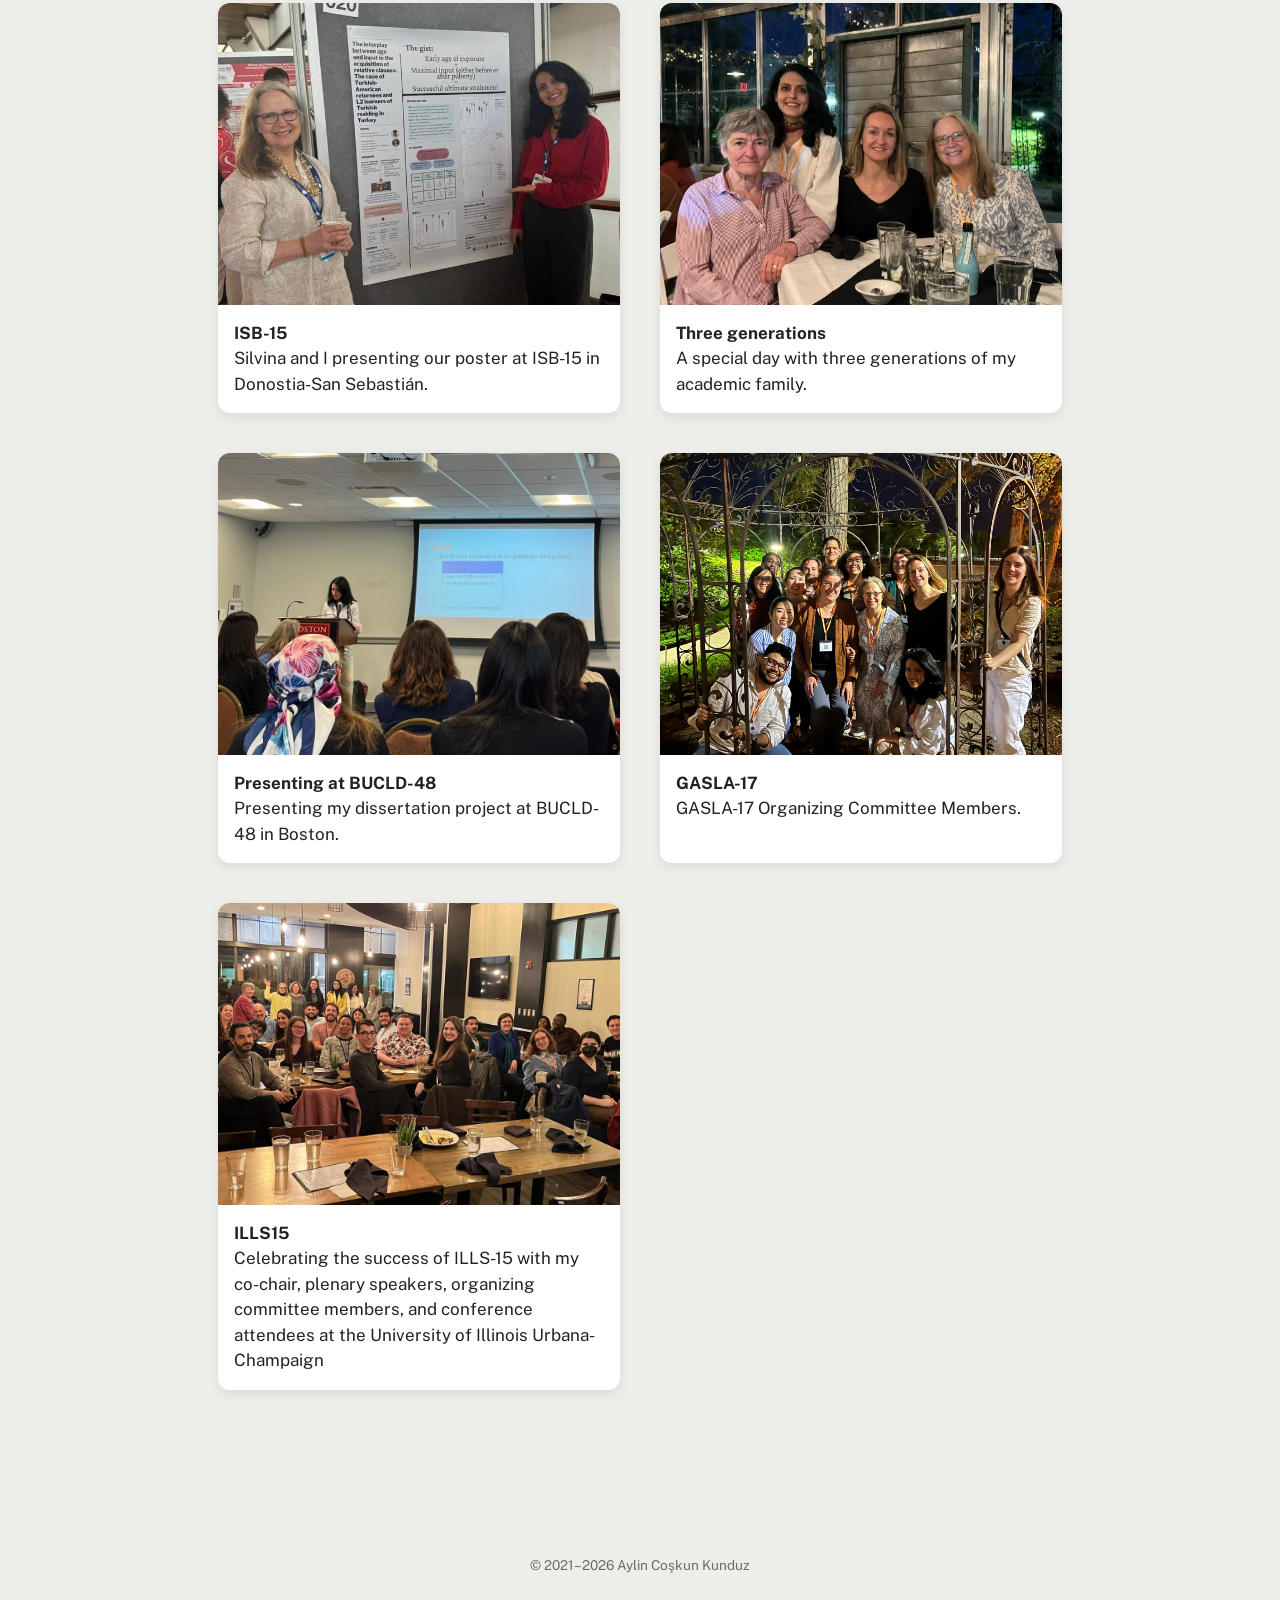
==== commit 7eae7b8d: "Update about.html ills and gasla 17" ====
--- a/about.html
+++ b/about.html
@@ -90,6 +90,22 @@
         Presenting my dissertation project at BUCLD-48 in Boston.
       </figcaption>
     </figure>
+
+      <figure class="gallery-item">
+      <img src="images/gasla17.jpeg">
+      <figcaption>
+        <strong>GASLA-17</strong><br>
+        GASLA-17 Organizing Committee Members.
+      </figcaption>
+    </figure>
+
+     <figure class="gallery-item">
+      <img src="images/ills15.jpeg">
+      <figcaption>
+        <strong>ILLS15</strong><br>
+        Celebrating the success of ILLS-15 with my co-chair, plenary speakers, organizing committee members, and conference attendees at the University of Illinois Urbana-Champaign
+      </figcaption>
+    </figure>
     
 </div> 
   </div>
--- a/style.css
+++ b/style.css
@@ -48,8 +48,10 @@
 /* ---------- Hero ---------- */
 .hero{padding:64px 0 48px 0; text-align:center; border-bottom:1px solid var(--rule);}
 .hero img.headshot{
-  width:112px; height:112px; object-fit:cover; border-radius:50%;
-  margin:0 auto 22px auto; display:block; filter:grayscale(15%);
+    width: 250px;
+    max-width: 100%;
+    height: auto;
+    border-radius: 10px;
 }
 .hero h1{font-size:clamp(2rem,5vw,2.8rem); letter-spacing:-0.01em;}
 .pronounce{
@@ -150,3 +152,53 @@
 footer{padding:32px 0 56px 0; font-size:0.85rem; color:var(--muted); text-align:center;}
 footer a{color:var(--muted);}
 ::selection{background:var(--accent); color:var(--paper);}
+
+
+
+/* ===========================
+   Conference Gallery
+   =========================== */
+
+.conference-gallery {
+    margin: 5rem 0;
+}
+
+.conference-gallery h2,
+.conference-gallery > .wrap > p {
+    max-width: 800px;
+}
+
+.gallery-grid {
+    display: grid;
+    grid-template-columns: repeat(2, 1fr);
+    gap: 2.5rem;
+    margin-top: 2rem;
+}
+
+.gallery-item {
+    margin: 0;
+    display: flex;
+    flex-direction: column;
+    background: #fff;
+    border-radius: 12px;
+    overflow: hidden;
+    box-shadow: 0 4px 12px rgba(0,0,0,.08);
+}
+
+.gallery-item img {
+    width: 100%;
+    aspect-ratio: 4 / 3;
+    object-fit: cover;
+    display: block;
+}
+
+.gallery-item figcaption {
+    padding: 1rem;
+    line-height: 1.5;
+}
+
+@media (max-width: 800px) {
+    .gallery-grid {
+        grid-template-columns: 1fr;
+    }
+}
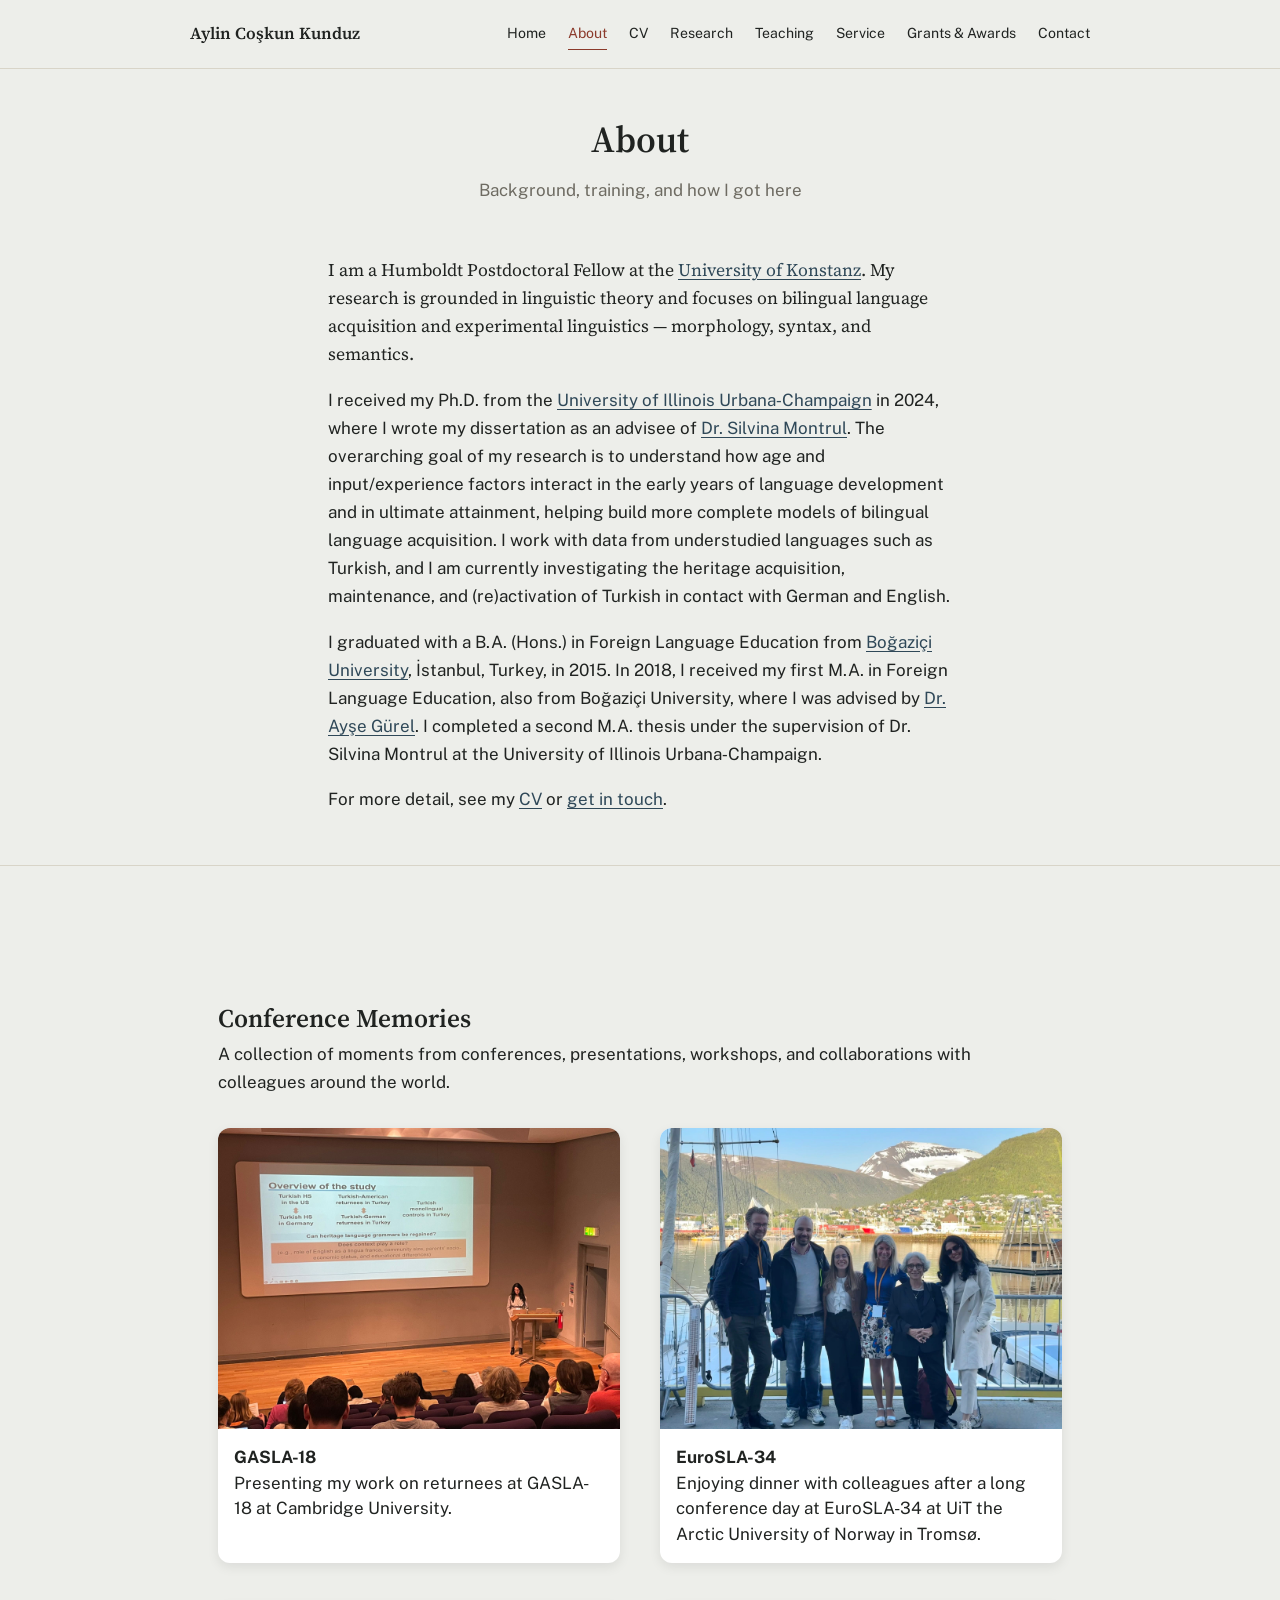
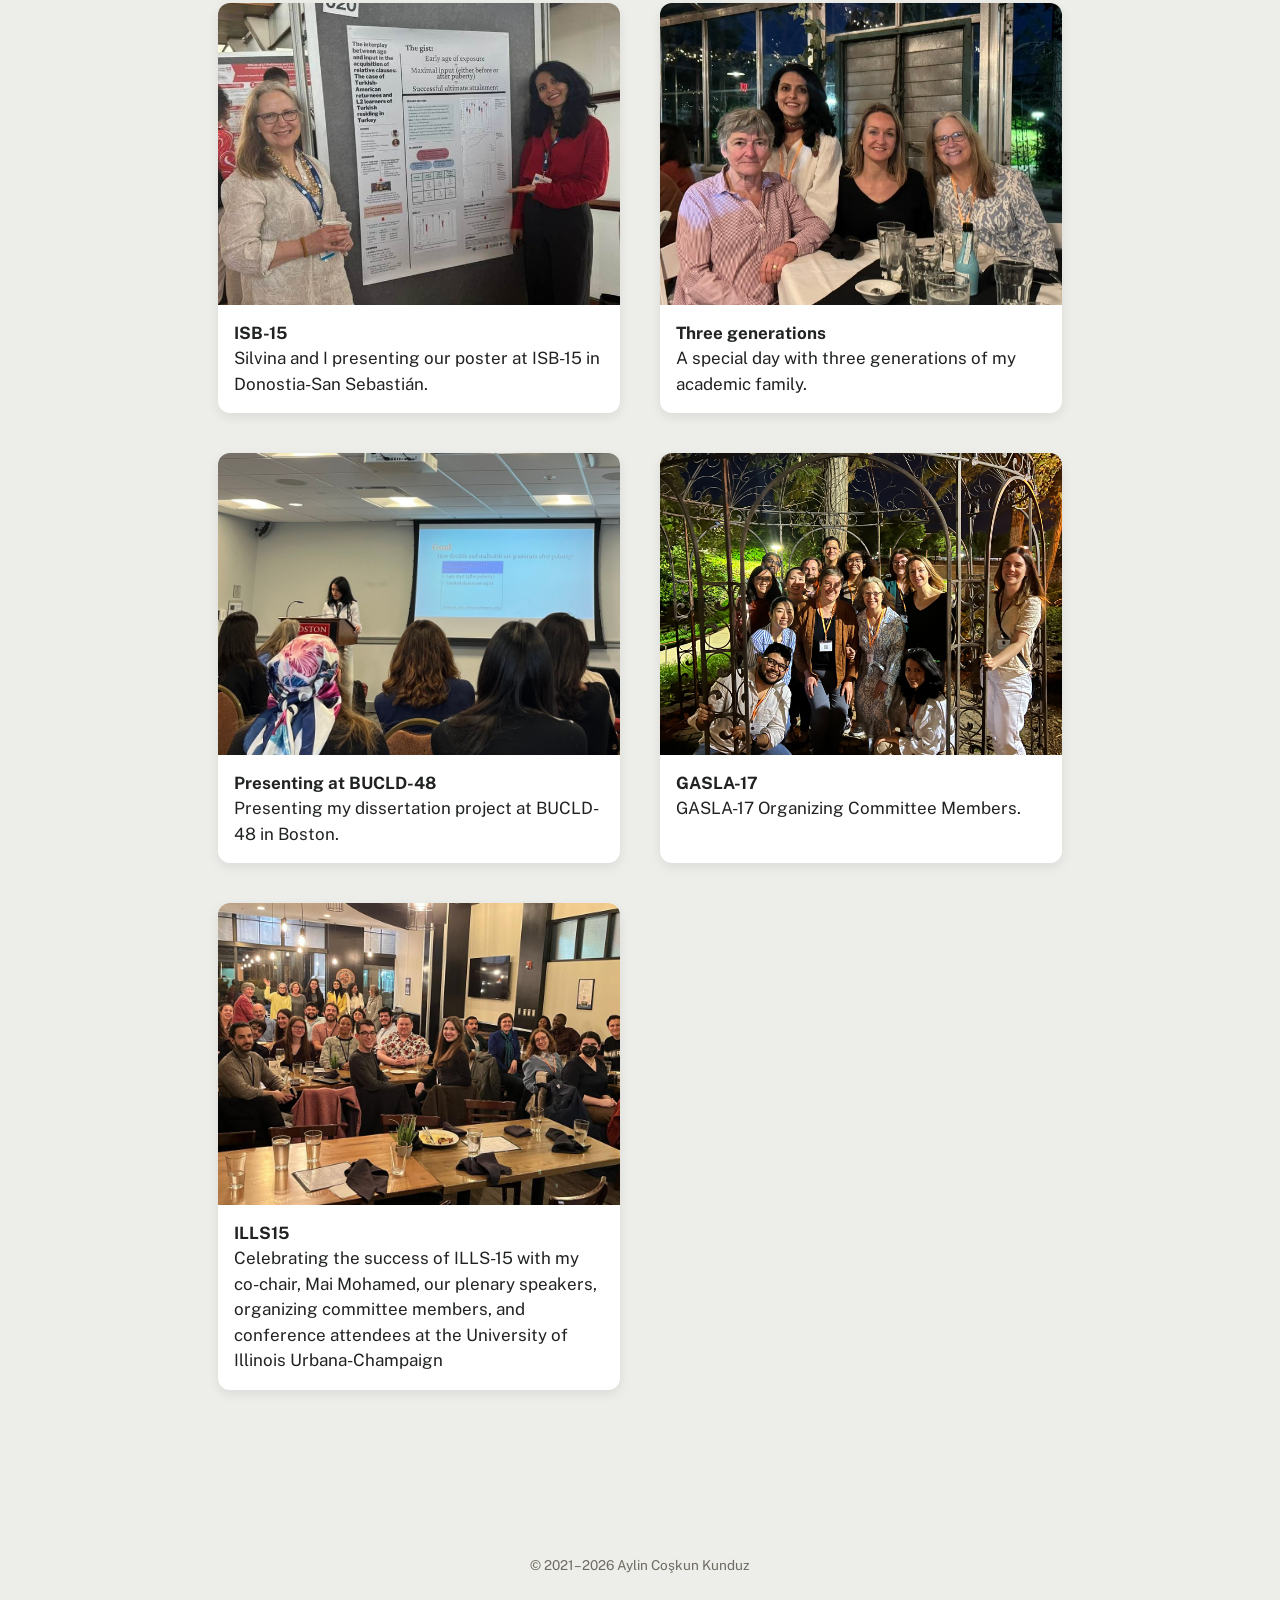
==== commit f3cbc189: "Update about.html mai name added" ====
--- a/about.html
+++ b/about.html
@@ -103,7 +103,7 @@
       <img src="images/ills15.jpeg">
       <figcaption>
         <strong>ILLS15</strong><br>
-        Celebrating the success of ILLS-15 with my co-chair, plenary speakers, organizing committee members, and conference attendees at the University of Illinois Urbana-Champaign
+        Celebrating the success of ILLS-15 with my co-chair, Mai Mohamed, our plenary speakers, organizing committee members, and conference attendees at the University of Illinois Urbana-Champaign
       </figcaption>
     </figure>
     
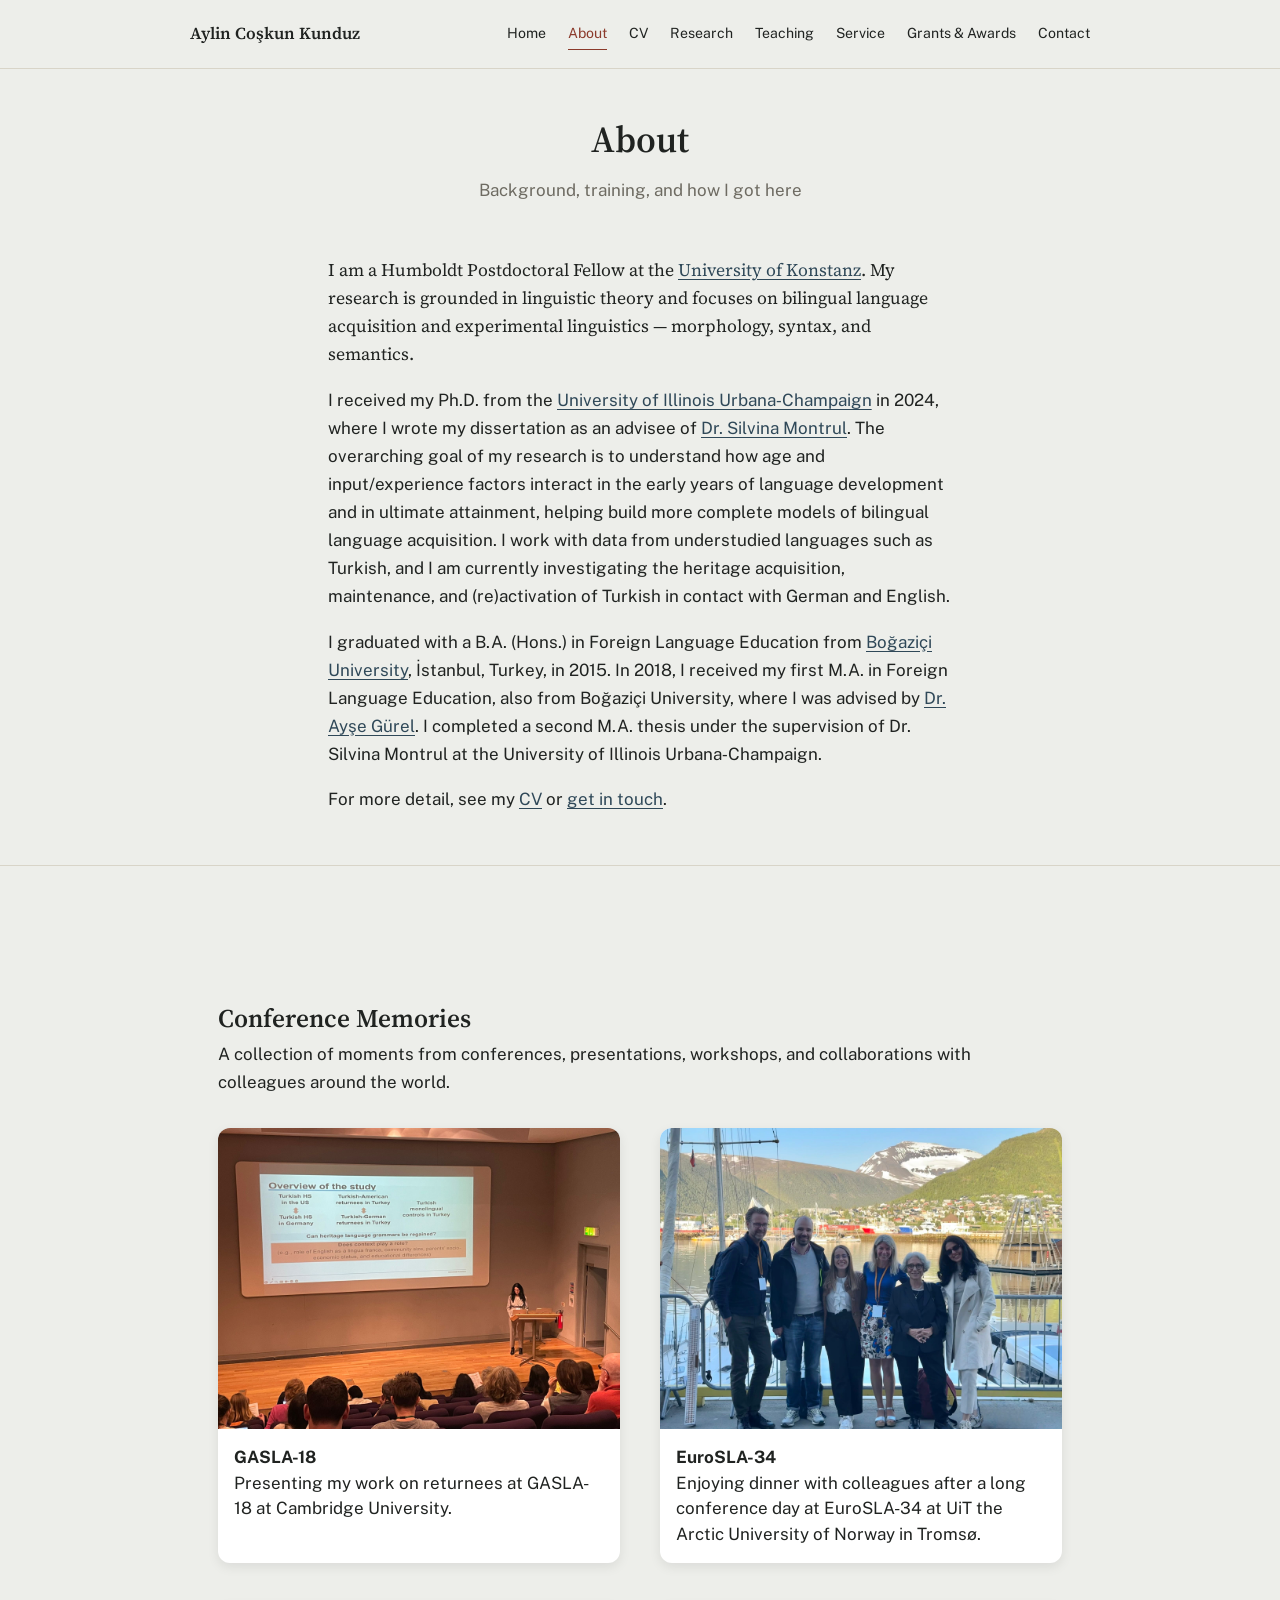
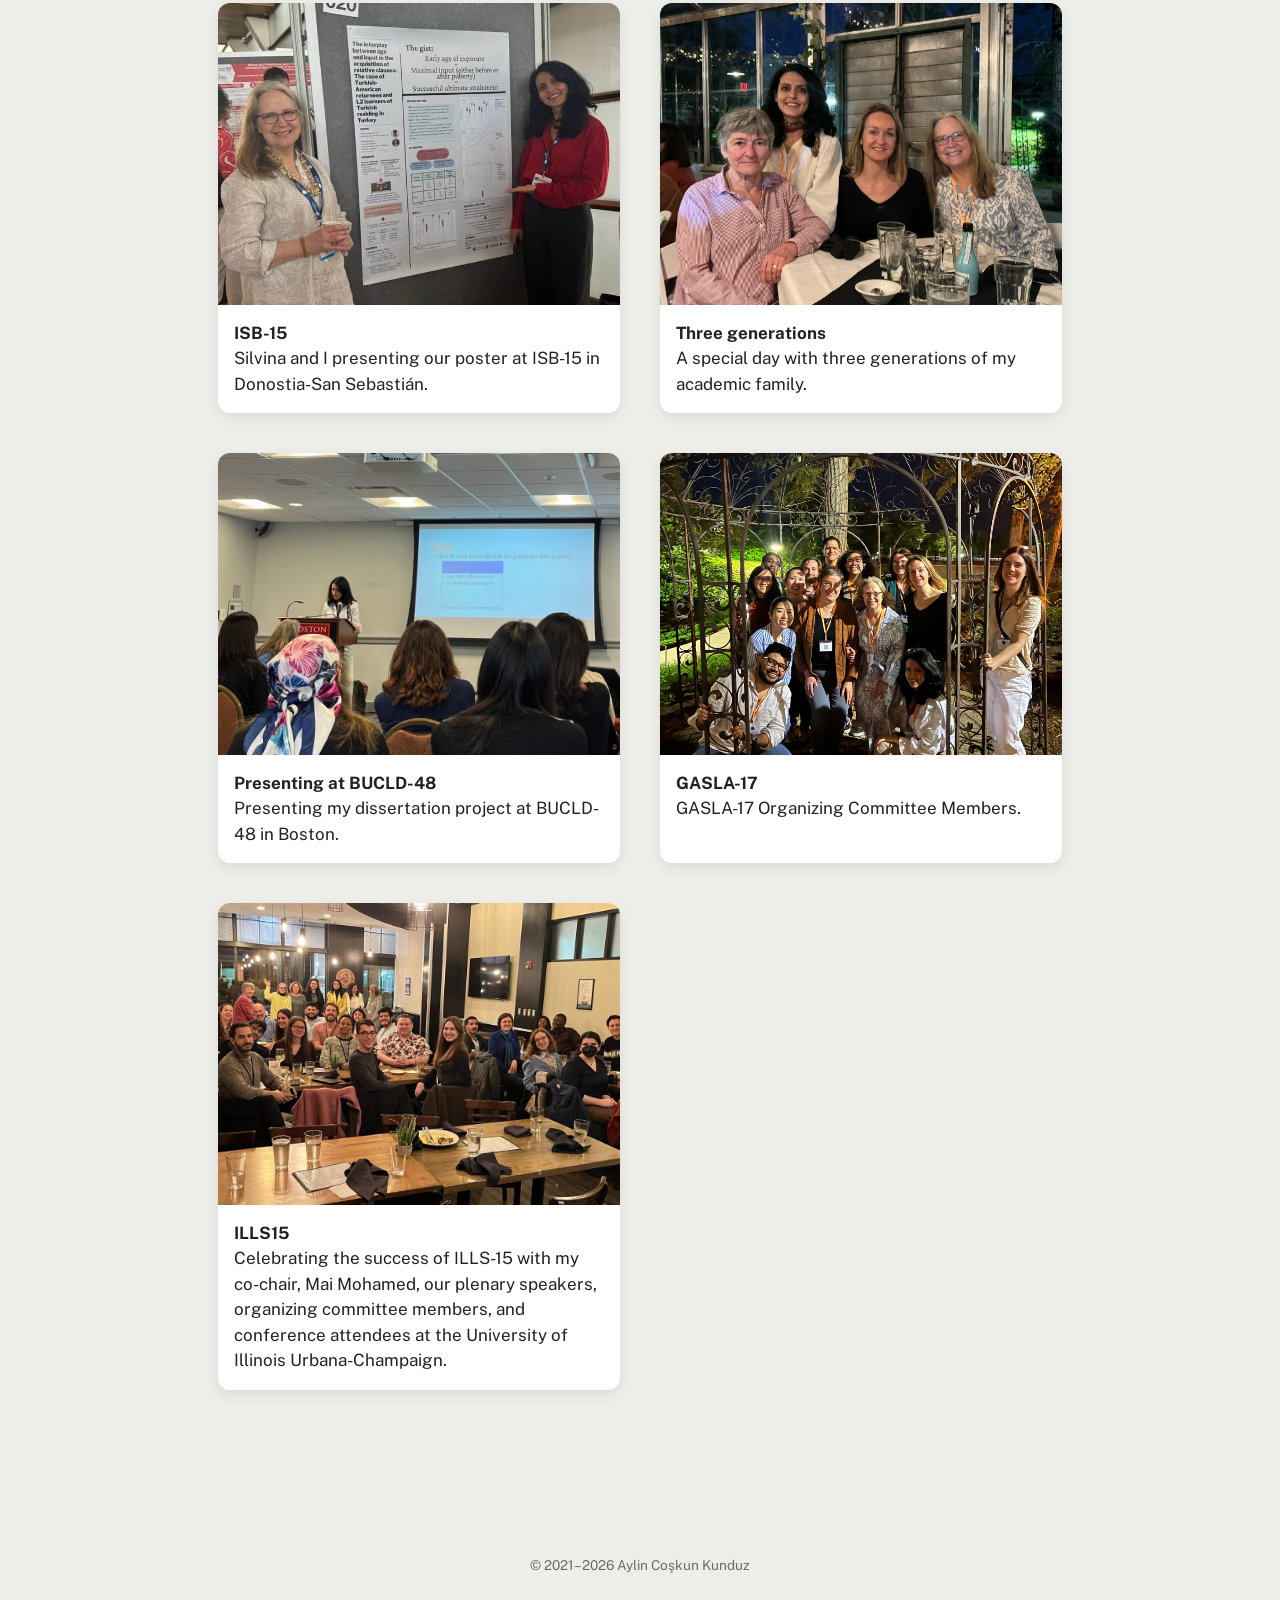
==== commit 1ee38e28: "Update about.html missing period at ills15" ====
--- a/about.html
+++ b/about.html
@@ -103,7 +103,7 @@
       <img src="images/ills15.jpeg">
       <figcaption>
         <strong>ILLS15</strong><br>
-        Celebrating the success of ILLS-15 with my co-chair, Mai Mohamed, our plenary speakers, organizing committee members, and conference attendees at the University of Illinois Urbana-Champaign
+        Celebrating the success of ILLS-15 with my co-chair, Mai Mohamed, our plenary speakers, organizing committee members, and conference attendees at the University of Illinois Urbana-Champaign.
       </figcaption>
     </figure>
     
